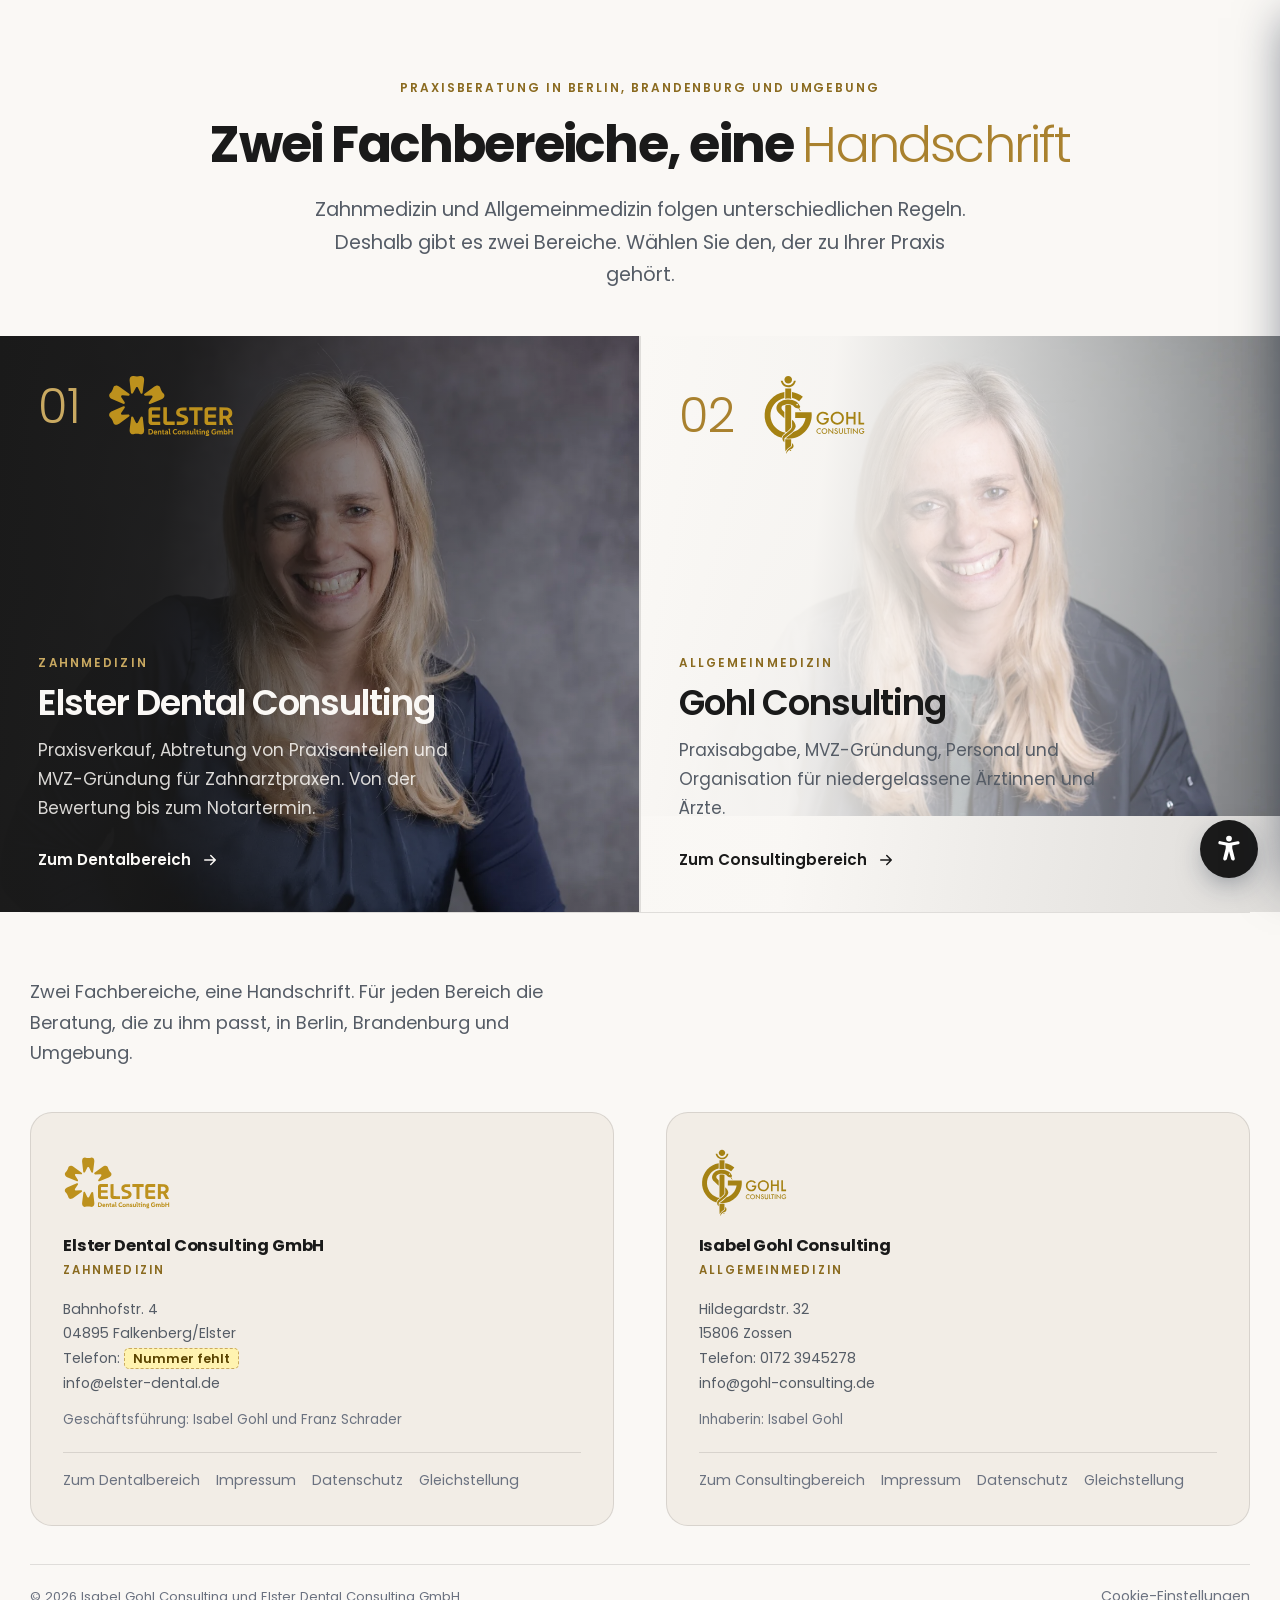
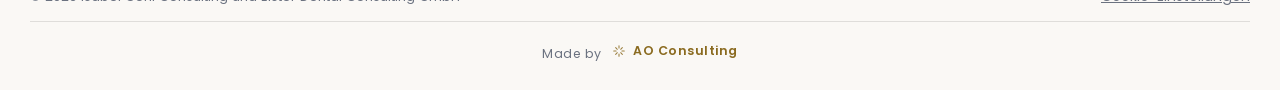
==== website/index.html @ a5ade34d "Zwei weitere Bilder mit Franz Schrader entfernt: Startseiten-Kachel Zahnmedizin und Kopfbereich Elst" ====
<!DOCTYPE html>
<!-- ============================================================================
     AUSWAHL-STARTSEITE
     Version 0.1 | 14.09.2026 | Erster Entwurf, Struktur und Texte neu.
     Entwurf, keine Rechtsberatung. Offene Punkte siehe LIESMICH.md.

     ACHTUNG Domain: Die Adressen in canonical, og:url und sitemap.xml sind
     Platzhalter. Vor dem Livegang auf die echte Domain umstellen.
     ============================================================================ -->
<html lang="de">
<head>
<meta charset="utf-8">
<meta name="viewport" content="width=device-width, initial-scale=1">

<!-- ===== SEO ============================================================
     Title: 74 Zeichen. Beide Marken, Leistung, Region.
     Description: 159 Zeichen. Google zeigt rund 60 bzw. 155 Zeichen an, der Rest wird
     abgeschnitten. Lange Regionsfassung auf Kundenwunsch vom 21.09.2026. ========================================== -->
<title>Praxisberatung Berlin, Brandenburg und Umgebung | Gohl &amp; Elster Dental</title>
<meta name="description" content="Praxisabgabe, MVZ-Gründung und Personalthemen in Berlin, Brandenburg und Umgebung. Elster Dental Consulting für Zahnarztpraxen, Gohl Consulting für Arztpraxen.">
<meta name="robots" content="index, follow, max-image-preview:large, max-snippet:-1">
<meta name="author" content="Isabel Gohl Consulting">
<link rel="canonical" href="https://www.gohl-consulting.de/">

<meta property="og:type" content="website">
<meta property="og:locale" content="de_DE">
<meta property="og:site_name" content="Gohl Consulting und Elster Dental Consulting">
<meta property="og:title" content="Praxisberatung Berlin, Brandenburg und Umgebung | Gohl &amp; Elster Dental">
<meta property="og:description" content="Zwei Fachbereiche unter einer Handschrift. Beratung für Zahnarztpraxen und für Arztpraxen in Berlin, Brandenburg und Umgebung.">
<meta property="og:url" content="https://www.gohl-consulting.de/">
<meta property="og:image" content="https://www.gohl-consulting.de/img/praxisberatung-arztpraxis-berlin-brandenburg-isabel-gohl.jpg">
<meta property="og:image:width" content="1600">
<meta property="og:image:height" content="1202">
<meta property="og:image:alt" content="Isabel Gohl, Praxisberatung für Zahnarztpraxen und Arztpraxen in Berlin, Brandenburg und Umgebung">
<meta name="twitter:card" content="summary_large_image">
<meta name="twitter:title" content="Praxisberatung Berlin, Brandenburg und Umgebung | Gohl &amp; Elster Dental">
<meta name="twitter:description" content="Zwei Fachbereiche unter einer Handschrift. Beratung für Zahnarztpraxen und für Arztpraxen in Berlin, Brandenburg und Umgebung.">
<meta name="twitter:image" content="https://www.gohl-consulting.de/img/praxisberatung-arztpraxis-berlin-brandenburg-isabel-gohl.jpg">

<meta name="theme-color" content="#1A1A1A">
<meta name="geo.region" content="DE-BB">
<meta name="geo.region" content="DE-BE">
<meta name="geo.placename" content="Zossen, Falkenberg/Elster">

<link rel="icon" href="img/favicon.svg" type="image/svg+xml">
<link rel="icon" href="img/favicon-32.png" sizes="32x32" type="image/png">
<link rel="apple-touch-icon" href="img/apple-touch-icon.png">

<!-- Schriften lokal, keine Verbindung zu Google -->
<link rel="preload" href="fonts/poppins-latin-400-normal.woff2" as="font" type="font/woff2" crossorigin>
<link rel="preload" href="fonts/poppins-latin-600-normal.woff2" as="font" type="font/woff2" crossorigin>
<link rel="stylesheet" href="assets/schrift.css">
<link rel="stylesheet" href="assets/stil.css">
<link rel="stylesheet" href="assets/barrierefreiheit.css">
<link rel="stylesheet" href="assets/einwilligung.css">

<!-- ===== Strukturierte Daten ==========================================
     Grundlage für Rich Results und für GEO. ChatGPT, Perplexity und die
     KI-Übersicht lesen diese Angaben aus. Bewusst NICHT enthalten:
     aggregateRating, Gründungsjahre und Erfahrungsangaben. Dafür liegt
     kein Beleg vor. ================================================= -->
<script type="application/ld+json">
{
  "@context": "https://schema.org",
  "@graph": [
    {
      "@type": "WebSite",
      "@id": "https://www.gohl-consulting.de/#website",
      "url": "https://www.gohl-consulting.de/",
      "name": "Gohl Consulting und Elster Dental Consulting",
      "inLanguage": "de-DE",
      "description": "Praxisberatung für Zahnarztpraxen und Arztpraxen in Berlin, Brandenburg und Umgebung."
    },
    {
      "@type": "ProfessionalService",
      "@id": "https://www.gohl-consulting.de/elster-dental.html#unternehmen",
      "name": "Elster Dental Consulting GmbH",
      "url": "https://www.gohl-consulting.de/elster-dental.html",
      "email": "info@elster-dental.de",
      "areaServed": ["Berlin", "Brandenburg"],
      "address": {
        "@type": "PostalAddress",
        "streetAddress": "Bahnhofstr. 4",
        "postalCode": "04895",
        "addressLocality": "Falkenberg/Elster",
        "addressRegion": "Brandenburg",
        "addressCountry": "DE"
      },
      "description": "Beratung für Zahnarztpraxen in Berlin, Brandenburg und Umgebung zu Praxisverkauf, Abtretung von Praxisanteilen und MVZ-Gründung."
    },
    {
      "@type": "ProfessionalService",
      "@id": "https://www.gohl-consulting.de/gohl-consulting.html#unternehmen",
      "name": "Gohl Consulting",
      "legalName": "Isabel Gohl Consulting",
      "url": "https://www.gohl-consulting.de/gohl-consulting.html",
      "email": "info@gohl-consulting.de",
      "telephone": "+49 172 3945278",
      "areaServed": ["Berlin", "Brandenburg"],
      "address": {
        "@type": "PostalAddress",
        "streetAddress": "Hildegardstr. 32",
        "postalCode": "15806",
        "addressLocality": "Zossen",
        "addressRegion": "Brandenburg",
        "addressCountry": "DE"
      },
      "description": "Unternehmensberatung für Ärztinnen und Ärzte in Berlin, Brandenburg und Umgebung zu Praxisabgabe, MVZ-Gründung, Personalmanagement und Praxisorganisation."
    }
  ]
}
</script>
</head>
<body>

<a class="sprunglink" href="#inhalt">Zum Inhalt springen</a>
<a class="sprunglink" href="#rechtliches" style="left:210px">Zur Fußzeile springen</a>

<div class="start">

  <header class="start__kopf">
    <div class="wrap">
      <span class="kicker">Praxisberatung in Berlin, Brandenburg und Umgebung</span>
      <h1>Zwei Fachbereiche, eine <span class="mark">Handschrift</span></h1>
      <p class="lead">Zahnmedizin und Allgemeinmedizin folgen unterschiedlichen Regeln.
         Deshalb gibt es zwei Bereiche. Wählen Sie den, der zu Ihrer Praxis gehört.</p>
    </div>
  </header>

  <main id="inhalt" class="start__wahl">

    <!-- ===== Kachel 1: Zahnmedizin ===== -->
    <a class="wahl wahl--elster" href="elster-dental.html" aria-labelledby="wahl-elster">
      <div class="wahl__bild">
        <picture>
          <source srcset="img/praxisberatung-zahnarztpraxis-berlin-brandenburg-isabel-gohl.webp" type="image/webp">
          <img src="img/praxisberatung-zahnarztpraxis-berlin-brandenburg-isabel-gohl.jpg"
               alt="" width="1202" height="1600" fetchpriority="high" decoding="async">
        </picture>
      </div>
      <div class="wahl__kopf">
        <span class="wahl__nr">01</span>
        <img class="wahl__logo" src="img/elster-dental-consulting-logo-gold.svg" alt="Logo der Elster Dental Consulting GmbH" width="690" height="345" decoding="async">
      </div>
      <div class="wahl__inhalt">
      <span class="wahl__rolle">Zahnmedizin</span>
      <h2 id="wahl-elster">Elster Dental Consulting</h2>
      <p>Praxisverkauf, Abtretung von Praxisanteilen und MVZ-Gründung für Zahnarztpraxen.
         Von der Bewertung bis zum Notartermin.</p>
      <span class="wahl__mehr">Zum Dentalbereich
        <svg viewBox="0 0 24 24" fill="none" stroke="currentColor" stroke-width="2" stroke-linecap="round" stroke-linejoin="round" aria-hidden="true"><path d="M5 12h14M13 6l6 6-6 6"/></svg>
      </span>
      </div>
    </a>

    <!-- ===== Kachel 2: Allgemeinmedizin ===== -->
    <a class="wahl wahl--gohl" href="gohl-consulting.html" aria-labelledby="wahl-gohl">
      <div class="wahl__bild">
        <picture>
          <source srcset="img/auswahl-allgemeinmedizin-gohl-consulting.webp" type="image/webp">
          <img src="img/auswahl-allgemeinmedizin-gohl-consulting.jpg"
               alt="" width="1600" height="1202" fetchpriority="high" decoding="async">
        </picture>
      </div>
      <div class="wahl__kopf">
        <span class="wahl__nr">02</span>
        <img class="wahl__logo" src="img/gohl-consulting-logo-gold.svg" alt="Logo von Gohl Consulting" width="690" height="520" decoding="async">
      </div>
      <div class="wahl__inhalt">
      <span class="wahl__rolle">Allgemeinmedizin</span>
      <h2 id="wahl-gohl">Gohl Consulting</h2>
      <p>Praxisabgabe, MVZ-Gründung, Personal und Organisation für niedergelassene
         Ärztinnen und Ärzte.</p>
      <span class="wahl__mehr">Zum Consultingbereich
        <svg viewBox="0 0 24 24" fill="none" stroke="currentColor" stroke-width="2" stroke-linecap="round" stroke-linejoin="round" aria-hidden="true"><path d="M5 12h14M13 6l6 6-6 6"/></svg>
      </span>
      </div>
    </a>

  </main>

  <div class="wrap">
    <!-- Der Fuss der Auswahlseite traegt beide Firmen gleichwertig
         nebeneinander: links Elster Dental, rechts Gohl Consulting, jeweils
         mit vollstaendigen Kontakt- und Rechtsangaben. Eine gemeinsame
         Schlusszeile darunter. So muss niemand raten, welche Angabe zu
         welcher Firma gehoert. -->
    <footer class="start__fuss" id="rechtliches">

      <p class="start__fuss__satz">Zwei Fachbereiche, eine Handschrift.
         Für jeden Bereich die Beratung, die zu ihm passt, in Berlin, Brandenburg und Umgebung.</p>

      <div class="start__fuss__raster">

        <section class="fussmarke fussmarke--elster" aria-labelledby="f-elster">
          <div class="fussmarke__logofeld">
            <img class="fussmarke__logo" src="img/elster-dental-consulting-logo-gold.svg"
                 alt="Logo von Elster Dental Consulting" width="900" height="300" loading="lazy" decoding="async">
          </div>
          <h2 id="f-elster" class="fussmarke__titel">Elster Dental Consulting GmbH</h2>
          <span class="fussmarke__rolle">Zahnmedizin</span>
          <address class="fussmarke__adresse">
            Bahnhofstr. 4<br>
            04895 Falkenberg/Elster<br>
            Telefon: <span class="luecke">Nummer fehlt</span><br>
            <a href="mailto:info@elster-dental.de">info@elster-dental.de</a>
          </address>
          <p class="fussmarke__fuehrung">Geschäftsführung: Isabel Gohl und Franz Schrader</p>
          <nav class="fussmarke__recht" aria-label="Rechtliches Elster Dental Consulting">
            <a href="elster-dental.html">Zum Dentalbereich</a>
            <a href="impressum-elster-dental.html">Impressum</a>
            <a href="datenschutz-elster-dental.html">Datenschutz</a>
            <a href="gleichstellung-elster-dental.html">Gleichstellung</a>
          </nav>
        </section>

        <section class="fussmarke fussmarke--gohl" aria-labelledby="f-gohl">
          <div class="fussmarke__logofeld">
            <img class="fussmarke__logo" src="img/gohl-consulting-logo-gold.svg"
                 alt="Logo von Gohl Consulting" width="690" height="520" loading="lazy" decoding="async">
          </div>
          <h2 id="f-gohl" class="fussmarke__titel">Isabel Gohl Consulting</h2>
          <span class="fussmarke__rolle">Allgemeinmedizin</span>
          <address class="fussmarke__adresse">
            Hildegardstr. 32<br>
            15806 Zossen<br>
            Telefon: <a href="tel:+491723945278">0172 3945278</a><br>
            <a href="mailto:info@gohl-consulting.de">info@gohl-consulting.de</a>
          </address>
          <p class="fussmarke__fuehrung">Inhaberin: Isabel Gohl</p>
          <nav class="fussmarke__recht" aria-label="Rechtliches Gohl Consulting">
            <a href="gohl-consulting.html">Zum Consultingbereich</a>
            <a href="impressum-gohl-consulting.html">Impressum</a>
            <a href="datenschutz-gohl-consulting.html">Datenschutz</a>
            <a href="gleichstellung-gohl-consulting.html">Gleichstellung</a>
          </nav>
        </section>

      </div>

      <div class="start__schluss">
        <span class="start__copyright">&copy; <span data-jahr>2026</span>
          Isabel Gohl Consulting und Elster Dental Consulting GmbH</span>
        <button type="button" class="fuss__widerruf" data-einwilligung-oeffnen>Cookie-Einstellungen</button>
      </div>

    </footer>

    <!-- Signatur des Hauses. Steht auf jeder Seite, dezent unter der
         Rechtszeile, damit sie die Pflichtangaben nicht verdraengt. -->
    <p class="fuss__ao">
      <span>Made by</span>
      <a href="https://ao-consult.de/" target="_blank" rel="noopener">
        <svg viewBox="0 0 24 24" fill="none" stroke="currentColor" stroke-width="1.8" stroke-linecap="round" stroke-linejoin="round" aria-hidden="true"><path d="M12 3v4M12 17v4M3 12h4M17 12h4M6.3 6.3l2.8 2.8M14.9 14.9l2.8 2.8M17.7 6.3l-2.8 2.8M9.1 14.9l-2.8 2.8"/></svg>
        AO Consulting
      </a>
    </p>
  </div>

</div>

<script>
  /* Auf dieser Seite wird nichts von Dritten geladen. Es gibt daher nur die
     Pflichtkategorie. Eine leere Kategorie "Marketing" aufzulisten, obwohl
     nichts eingesetzt wird, wäre irreführend. */
  window.AO_EINWILLIGUNG = {
    datenschutz: 'datenschutz-gohl-consulting.html',
    impressum: 'impressum-gohl-consulting.html',
    kategorien: [{
      id: 'notwendig',
      name: 'Notwendig',
      kurz: 'Hält die Website funktionsfähig und speichert Ihre Entscheidung aus diesem Fenster. Ohne diese Funktionen lässt sich die Seite nicht sinnvoll anzeigen.',
      pflicht: true,
      dienste: [{
        name: 'Einwilligungsspeicher',
        anbieter: 'Isabel Gohl Consulting, Hildegardstr. 32, 15806 Zossen',
        zweck: 'Speichert, welchen Diensten Sie zugestimmt haben, damit Sie nicht bei jedem Aufruf erneut gefragt werden.',
        art: 'Lokaler Speicher im Browser, kein Cookie',
        dauer: '12 Monate'
      }]
    }]
  };
</script>
<script src="assets/einwilligung.js" defer></script>
<script src="assets/skript.js" defer></script>
<script src="assets/barrierefreiheit.js" defer></script>
</body>
</html>
---- website/assets/schrift.css ----
/* ============================================================================
   POPPINS, LOKAL AUSGELIEFERT
   Keine Verbindung zu Google. Damit ist die Zusage der Datenschutzerklaerung
   ("Die Schriften sind lokal installiert") technisch gedeckt, und die Seite
   laedt schneller, weil eine fremde Domain und ein DNS-Lookup wegfallen.

   Poppins ist die Schrift der bestehenden Kundenseite und wird unveraendert
   uebernommen. Quelle der Dateien: Fontsource (@fontsource/poppins),
   Schrift unter SIL Open Font License 1.1, siehe fonts/LICENSE-Poppins-OFL.txt
   ============================================================================ */

@font-face{
  font-family:'Poppins';
  font-style:normal;
  font-weight:300;
  font-display:swap;
  src:url('../fonts/poppins-latin-300-normal.woff2') format('woff2');
  unicode-range:U+0000-00FF,U+0131,U+0152-0153,U+02BB-02BC,U+02C6,U+02DA,U+02DC,U+0304,U+0308,U+0329,U+2000-206F,U+20AC,U+2122,U+2191,U+2193,U+2212,U+2215,U+FEFF,U+FFFD;
}
@font-face{
  font-family:'Poppins';
  font-style:normal;
  font-weight:300;
  font-display:swap;
  src:url('../fonts/poppins-latin-ext-300-normal.woff2') format('woff2');
  unicode-range:U+0100-02BA,U+02BD-02C5,U+02C7-02CC,U+02CE-02D7,U+02DD-02FF,U+0304,U+0308,U+0329,U+1D00-1DBF,U+1E00-1E9F,U+1EF2-1EFF,U+2020,U+20A0-20AB,U+20AD-20C0,U+2113,U+2C60-2C7F,U+A720-A7FF;
}
@font-face{
  font-family:'Poppins';
  font-style:normal;
  font-weight:400;
  font-display:swap;
  src:url('../fonts/poppins-latin-400-normal.woff2') format('woff2');
  unicode-range:U+0000-00FF,U+0131,U+0152-0153,U+02BB-02BC,U+02C6,U+02DA,U+02DC,U+0304,U+0308,U+0329,U+2000-206F,U+20AC,U+2122,U+2191,U+2193,U+2212,U+2215,U+FEFF,U+FFFD;
}
@font-face{
  font-family:'Poppins';
  font-style:normal;
  font-weight:400;
  font-display:swap;
  src:url('../fonts/poppins-latin-ext-400-normal.woff2') format('woff2');
  unicode-range:U+0100-02BA,U+02BD-02C5,U+02C7-02CC,U+02CE-02D7,U+02DD-02FF,U+0304,U+0308,U+0329,U+1D00-1DBF,U+1E00-1E9F,U+1EF2-1EFF,U+2020,U+20A0-20AB,U+20AD-20C0,U+2113,U+2C60-2C7F,U+A720-A7FF;
}
@font-face{
  font-family:'Poppins';
  font-style:normal;
  font-weight:500;
  font-display:swap;
  src:url('../fonts/poppins-latin-500-normal.woff2') format('woff2');
  unicode-range:U+0000-00FF,U+0131,U+0152-0153,U+02BB-02BC,U+02C6,U+02DA,U+02DC,U+0304,U+0308,U+0329,U+2000-206F,U+20AC,U+2122,U+2191,U+2193,U+2212,U+2215,U+FEFF,U+FFFD;
}
@font-face{
  font-family:'Poppins';
  font-style:normal;
  font-weight:500;
  font-display:swap;
  src:url('../fonts/poppins-latin-ext-500-normal.woff2') format('woff2');
  unicode-range:U+0100-02BA,U+02BD-02C5,U+02C7-02CC,U+02CE-02D7,U+02DD-02FF,U+0304,U+0308,U+0329,U+1D00-1DBF,U+1E00-1E9F,U+1EF2-1EFF,U+2020,U+20A0-20AB,U+20AD-20C0,U+2113,U+2C60-2C7F,U+A720-A7FF;
}
@font-face{
  font-family:'Poppins';
  font-style:normal;
  font-weight:600;
  font-display:swap;
  src:url('../fonts/poppins-latin-600-normal.woff2') format('woff2');
  unicode-range:U+0000-00FF,U+0131,U+0152-0153,U+02BB-02BC,U+02C6,U+02DA,U+02DC,U+0304,U+0308,U+0329,U+2000-206F,U+20AC,U+2122,U+2191,U+2193,U+2212,U+2215,U+FEFF,U+FFFD;
}
@font-face{
  font-family:'Poppins';
  font-style:normal;
  font-weight:600;
  font-display:swap;
  src:url('../fonts/poppins-latin-ext-600-normal.woff2') format('woff2');
  unicode-range:U+0100-02BA,U+02BD-02C5,U+02C7-02CC,U+02CE-02D7,U+02DD-02FF,U+0304,U+0308,U+0329,U+1D00-1DBF,U+1E00-1E9F,U+1EF2-1EFF,U+2020,U+20A0-20AB,U+20AD-20C0,U+2113,U+2C60-2C7F,U+A720-A7FF;
}
@font-face{
  font-family:'Poppins';
  font-style:normal;
  font-weight:700;
  font-display:swap;
  src:url('../fonts/poppins-latin-700-normal.woff2') format('woff2');
  unicode-range:U+0000-00FF,U+0131,U+0152-0153,U+02BB-02BC,U+02C6,U+02DA,U+02DC,U+0304,U+0308,U+0329,U+2000-206F,U+20AC,U+2122,U+2191,U+2193,U+2212,U+2215,U+FEFF,U+FFFD;
}
@font-face{
  font-family:'Poppins';
  font-style:normal;
  font-weight:700;
  font-display:swap;
  src:url('../fonts/poppins-latin-ext-700-normal.woff2') format('woff2');
  unicode-range:U+0100-02BA,U+02BD-02C5,U+02C7-02CC,U+02CE-02D7,U+02DD-02FF,U+0304,U+0308,U+0329,U+1D00-1DBF,U+1E00-1E9F,U+1EF2-1EFF,U+2020,U+20A0-20AB,U+20AD-20C0,U+2113,U+2C60-2C7F,U+A720-A7FF;
}
---- website/assets/stil.css ----
/* ============================================================================
   GOHL CONSULTING & ELSTER DENTAL CONSULTING
   Gemeinsames Stylesheet fuer alle Seiten.

   Aufbau
   1  Grundlagen und Farbwelt
   2  Typografie
   3  Bausteine (Knoepfe, Karten, Kicker)
   4  Kopfbereich und Navigation
   5  Auswahl-Startseite
   6  Sektionen der Markenbereiche
   7  FAQ
   8  Kontakt und Formular
   9  Fusszeile
   10 Rechtsseiten
   11 Responsive

   Farblogik
   Beide Marken teilen sich dieselbe Palette und unterscheiden sich in der
   Grundstimmung. Elster Dental steht auf Anthrazit, Gohl Consulting auf Creme.
   Gesteuert wird das ueber data-marke am html-Element, damit dieselben
   Bausteine in beiden Bereichen funktionieren.

   Barrierefreiheit
   Keine Pixelgroesse am body. Alle Groessen in rem, sonst greift die
   Schriftskalierung des Barrierefreiheits-Widgets nicht durch.
   ============================================================================ */

/* ===========================================================================
   1  GRUNDLAGEN UND FARBWELT
   =========================================================================== */

:root{
  /* Farben der bestehenden Kundenseite, unveraendert uebernommen */
  --anthrazit:#1A1A1A;
  --anthrazit-2:#242424;
  --anthrazit-3:#2E2E2E;
  --creme:#FAF8F5;
  --creme-2:#F2EDE6;
  --sand:#D4C5A0;
  --gold:#C9A961;          /* Akzent auf dunklem Grund, Kontrast 7,7:1 */
  --gold-mittel:#A9812E;   /* grosse Schrift auf hellem Grund, 3,4:1 */
  --gold-text:#8A6A1F;     /* Fliesstext und Links auf hellem Grund, 4,7:1 */
  --weiss:#FFFFFF;
  --text:#555C66;          /* Fliesstext auf hellem Grund, 6,0:1 */
  --text-leise:#6B7280;
  --linie:rgba(26,26,26,.12);
  --linie-hell:rgba(250,248,245,.16);

  /* Rollen, werden je Marke ueberschrieben */
  --grund:var(--creme);
  --grund-2:var(--creme-2);
  --auf-grund:var(--anthrazit);
  --auf-grund-leise:var(--text);
  --akzent:var(--gold-mittel);
  --akzent-text:var(--gold-text);

  --breite:1220px;
  --breite-weit:1440px;
  --radius:14px;
  --radius-gross:22px;
  --schatten:0 18px 50px rgba(26,26,26,.09);
  --schatten-stark:0 26px 70px rgba(0,0,0,.30);
  --takt:cubic-bezier(.22,.61,.36,1);

  /* Die wiederverwendeten Module barrierefreiheit.css und einwilligung.css
     lesen diese Namen aus dem Wurzelelement. So tragen Widget und
     Einwilligungsfenster die Farben dieser Marke statt der Vorgabefarben
     aus dem Projekt, aus dem die Module stammen. */
  --navy:#1A1A1A;
  --navy-deep:#242424;
  --navy-ink:#0F0F0F;
  --coral:#A9812E;
  --coral-dark:#8A6A1F;
}

/* Der runde Knopf des Barrierefreiheits-Widgets traegt im Modul die Farbe
   --navy. Auf hellem Grund ist das richtig, dort steht er mit hohem Kontrast.
   Auf der dunklen Elster-Seite ist --navy jedoch die Hintergrundfarbe, dort
   verschwindet er. Nur dort wird umgefaerbt. */
html[data-marke="elster"] .bf-knopf{
  background:var(--gold) !important;
  color:var(--anthrazit) !important;
  box-shadow:0 12px 30px -8px rgba(0,0,0,.65) !important;
}
html[data-marke="elster"] .bf-knopf:hover,
html[data-marke="elster"] .bf-knopf:focus-visible{
  background:var(--creme) !important;color:var(--anthrazit) !important;
}

/* Elster Dental: dunkle Grundstimmung */
html[data-marke="elster"]{
  --grund:var(--anthrazit);
  --grund-2:var(--anthrazit-2);
  --auf-grund:var(--creme);
  --auf-grund-leise:rgba(250,248,245,.74);
  --akzent:var(--gold);
  --akzent-text:var(--gold);
  --linie:rgba(250,248,245,.14);
}

/* Gohl Consulting: helle Grundstimmung */
html[data-marke="gohl"]{
  --grund:var(--creme);
  --grund-2:var(--creme-2);
  --auf-grund:var(--anthrazit);
  --auf-grund-leise:var(--text);
  --akzent:var(--gold-mittel);
  --akzent-text:var(--gold-text);
}

*,*::before,*::after{box-sizing:border-box}

html{scroll-behavior:smooth;scroll-padding-top:106px;-webkit-text-size-adjust:100%}

body{
  margin:0;
  /* bewusst in rem, damit die Schriftskalierung des Widgets greift */
  font:400 1.0625rem/1.7 'Poppins',system-ui,-apple-system,'Segoe UI',Roboto,Helvetica,Arial,sans-serif;
  color:var(--auf-grund-leise);
  background:var(--grund);
  overflow-x:hidden;
}

/* Attribute width und height stehen an jedem Bild. Ohne height:auto
   gewinnt das Attribut und Bilder werden auf Originalhoehe aufgeblasen. */
img{max-width:100%;height:auto;display:block}
picture{display:block}
/* SVG ist von Haus aus inline. Ohne display:block zentriert ein Grid die
   Grundlinie mit und das Zeichen sitzt sichtbar zu hoch in seinem Feld. */
svg{display:block}

a{color:var(--akzent-text);text-decoration-thickness:1px;text-underline-offset:3px}

/* Fokus nur bei Tastaturbedienung, damit Mausklicks keinen Ring zeigen */
:focus-visible{outline:3px solid var(--akzent);outline-offset:3px;border-radius:4px}
:focus:not(:focus-visible){outline:none}
html[data-marke="elster"] :focus-visible{outline-color:var(--weiss)}

.wrap{width:min(100% - 40px,var(--breite));margin-inline:auto}
.wrap--weit{width:min(100% - 40px,var(--breite-weit))}

.sprunglink{
  position:absolute;top:-200px;left:16px;z-index:1200;
  background:var(--anthrazit);color:var(--creme);
  padding:12px 18px;border-radius:0 0 10px 10px;
  font-weight:600;text-decoration:none;
  transition:top .18s var(--takt);
}
.sprunglink:focus{top:0}

/* Nur für Screenreader. Wird für Überschriften gebraucht, die die Gliederung
   vollständig halten, ohne dass sie im Layout doppelt erscheinen. */
.sr-nur{
  position:absolute !important;width:1px;height:1px;
  margin:-1px;padding:0;border:0;overflow:hidden;
  clip:rect(0 0 0 0);clip-path:inset(50%);white-space:nowrap;
}

/* ===========================================================================
   2  TYPOGRAFIE
   =========================================================================== */

h1,h2,h3,h4{
  margin:0;color:var(--auf-grund);
  font-weight:600;line-height:1.12;letter-spacing:-.02em;
  text-wrap:balance;
}

h1{font-size:clamp(2.5rem,1.4rem + 4.4vw,4.6rem);font-weight:700;letter-spacing:-.035em}
h2{font-size:clamp(1.95rem,1.25rem + 2.6vw,3.1rem);letter-spacing:-.03em}
h3{font-size:clamp(1.1rem,1.02rem + .4vw,1.3rem);letter-spacing:-.015em}

p{margin:0 0 1.1em}
p:last-child{margin-bottom:0}

.kicker{
  display:inline-block;
  font-size:.75rem;font-weight:600;letter-spacing:.16em;text-transform:uppercase;
  color:var(--akzent-text);margin-bottom:18px;
}

.mark{color:var(--akzent);font-weight:300}
html[data-marke="gohl"] .mark{color:var(--gold-mittel)}

.lead{
  font-size:clamp(1.0625rem,1rem + .3vw,1.22rem);
  line-height:1.68;color:var(--auf-grund-leise);
  max-width:56ch;
}

.sec-kopf{max-width:62ch;margin-bottom:clamp(40px,5vw,64px)}
.sec-kopf h2 + .lead{margin-top:20px}
.sec-kopf--mitte{margin-inline:auto;text-align:center}
.sec-kopf--mitte .lead{margin-inline:auto}

/* ===========================================================================
   3  BAUSTEINE
   =========================================================================== */

.btn{
  display:inline-flex;align-items:center;justify-content:center;gap:10px;
  min-height:52px;padding:14px 30px;
  border:1px solid transparent;border-radius:999px;
  font:600 .95rem/1.2 'Poppins',sans-serif;letter-spacing:.01em;
  text-decoration:none;cursor:pointer;white-space:nowrap;
  transition:background .2s var(--takt),color .2s var(--takt),
             border-color .2s var(--takt),transform .2s var(--takt);
}
.btn svg{width:18px;height:18px;flex:none}

/* Vordergrundfarbe wird in jedem Hover-Selektor mitgesetzt, sonst
   verschwinden Icons in ihrem eigenen Hintergrund. */
.btn--gold{background:var(--gold-mittel);color:var(--weiss);border-color:var(--gold-mittel)}
.btn--gold:hover,.btn--gold:focus-visible{background:var(--anthrazit);color:var(--creme);border-color:var(--anthrazit);transform:translateY(-2px)}
html[data-marke="elster"] .btn--gold{background:var(--gold);color:var(--anthrazit);border-color:var(--gold)}
html[data-marke="elster"] .btn--gold:hover,
html[data-marke="elster"] .btn--gold:focus-visible{background:var(--creme);color:var(--anthrazit);border-color:var(--creme)}

.btn--linie{background:transparent;color:var(--auf-grund);border-color:var(--auf-grund)}
.btn--linie:hover,.btn--linie:focus-visible{background:var(--auf-grund);color:var(--grund);transform:translateY(-2px)}

.btn-reihe{display:flex;flex-wrap:wrap;gap:14px;margin-top:34px}

/* ===========================================================================
   4  KOPFBEREICH UND NAVIGATION
   =========================================================================== */

.kopf{
  position:sticky;top:0;z-index:900;
  background:color-mix(in srgb,var(--grund) 92%,transparent);
  backdrop-filter:saturate(160%) blur(14px);
  border-bottom:1px solid transparent;
  transition:border-color .25s var(--takt),box-shadow .25s var(--takt);
}
.kopf[data-gescrollt="ja"]{border-bottom-color:var(--linie);box-shadow:0 10px 34px rgba(0,0,0,.06)}
html[data-marke="elster"] .kopf[data-gescrollt="ja"]{box-shadow:0 10px 34px rgba(0,0,0,.35)}

.nav{display:flex;align-items:center;gap:26px;min-height:88px}

.nav__logo{display:flex;align-items:center;flex:none;text-decoration:none}
/* Die beiden Logos haben sehr unterschiedliche Seitenverhaeltnisse.
   Elster ist breit und flach, Gohl hoch. Ohne eigene Hoehen wirkt das
   Gohl-Logo deutlich kleiner, obwohl es dieselbe Hoehe hat. */
.nav__logo img{height:56px;width:auto}
html[data-marke="gohl"] .nav__logo img{height:70px}

.nav__liste{
  display:flex;align-items:center;gap:26px;
  margin:0 0 0 auto;padding:0;list-style:none;
}
.nav__liste a{
  position:relative;white-space:nowrap;text-decoration:none;
  font-size:.925rem;font-weight:500;color:var(--auf-grund);
  /* 12px oben und unten bringen die Trefferflaeche auf die geforderten 44px. */
  padding:12px 0;transition:color .2s var(--takt);
}
.nav__liste a::after{
  content:"";position:absolute;left:0;right:100%;bottom:7px;height:2px;
  background:var(--akzent);transition:right .24s var(--takt);
}
.nav__liste a:hover,.nav__liste a:focus-visible{color:var(--akzent-text)}
.nav__liste a:hover::after,.nav__liste a:focus-visible::after,
.nav__liste a[aria-current="page"]::after{right:0}

.nav__cta{flex:none}

/* Umschalter zur Schwestermarke */
.nav__wechsel{
  display:inline-flex;align-items:center;gap:8px;flex:none;
  min-height:44px;padding:10px 18px;border:1px solid var(--linie);border-radius:999px;
  font-size:.82rem;font-weight:500;color:var(--auf-grund-leise);
  text-decoration:none;white-space:nowrap;
  transition:background .2s var(--takt),color .2s var(--takt),border-color .2s var(--takt);
}
.nav__wechsel svg{width:15px;height:15px;flex:none}
.nav__wechsel:hover,.nav__wechsel:focus-visible{
  background:var(--auf-grund);color:var(--grund);border-color:var(--auf-grund);
}

.nav__burger{
  display:none;flex:none;
  width:48px;height:48px;padding:0;margin-left:auto;
  background:transparent;border:1px solid var(--linie);border-radius:12px;
  cursor:pointer;
}
.nav__burger span{
  display:block;width:20px;height:2px;margin:4px auto;
  background:var(--auf-grund);border-radius:2px;
  transition:transform .25s var(--takt),opacity .2s var(--takt);
}
.nav__burger[aria-expanded="true"] span:nth-child(1){transform:translateY(6px) rotate(45deg)}
.nav__burger[aria-expanded="true"] span:nth-child(2){opacity:0}
.nav__burger[aria-expanded="true"] span:nth-child(3){transform:translateY(-6px) rotate(-45deg)}

/* ===========================================================================
   5  AUSWAHL-STARTSEITE
   =========================================================================== */

.start{min-height:100svh;display:flex;flex-direction:column;background:var(--creme)}

.start__kopf{padding:clamp(36px,6vw,72px) 0 clamp(28px,4vw,44px);text-align:center}
.start__kopf h1{font-size:clamp(2rem,1.3rem + 2.6vw,3.2rem)}
.start__kopf .lead{margin:20px auto 0;text-align:center}

.start__wahl{
  flex:1;display:grid;grid-template-columns:1fr 1fr;gap:2px;
  background:var(--linie);
}

.wahl{
  position:relative;display:flex;flex-direction:column;justify-content:space-between;
  min-height:min(64vh,580px);padding:clamp(26px,3vw,44px);
  overflow:hidden;text-decoration:none;isolation:isolate;
}
.wahl__bild{position:absolute;inset:0;z-index:-2}
/* Der Ausschnitt schiebt das Gesicht nach rechts, damit Logo und Text
   links freie Flaeche haben. */
.wahl__bild img{width:100%;height:100%;object-fit:cover}
.wahl--elster .wahl__bild img{object-position:50% 16%}
.wahl--gohl .wahl__bild img{object-position:72% 16%}

/* Der Verlauf laeuft waagerecht, nicht senkrecht. So bleibt das Foto rechts
   sichtbar und Text wie Logo stehen links auf ruhigem Grund. Elster traegt
   die dunkle Grundstimmung, Gohl die helle. Dieselbe Unterscheidung wie in
   den beiden Markenbereichen. */
.wahl::before{content:"";position:absolute;inset:0;z-index:-1;transition:opacity .4s var(--takt)}
.wahl--elster::before{
  background:linear-gradient(96deg,#1A1A1A 0%,rgba(26,26,26,.94) 26%,
             rgba(26,26,26,.48) 56%,rgba(26,26,26,0) 100%);
}
.wahl--gohl::before{
  background:linear-gradient(96deg,#FAF8F5 0%,rgba(250,248,245,.97) 28%,
             rgba(250,248,245,.55) 58%,rgba(250,248,245,0) 100%);
}
.wahl:hover::before,.wahl:focus-visible::before{opacity:.9}

.wahl__kopf{display:flex;align-items:center;gap:clamp(16px,2vw,26px)}
.wahl__nr{
  font-size:clamp(2.2rem,1.7rem + 1.6vw,3rem);font-weight:300;
  line-height:1;color:var(--gold);
}
.wahl--gohl .wahl__nr{color:var(--gold-mittel)}
.wahl__logo{height:clamp(54px,5vw,74px);width:auto}
.wahl--gohl .wahl__logo{height:clamp(70px,6.4vw,96px)}

.wahl__inhalt{max-width:44ch}
.wahl__rolle{
  display:block;font-size:.74rem;font-weight:600;letter-spacing:.18em;
  text-transform:uppercase;color:var(--gold);margin-bottom:10px;
}
.wahl--gohl .wahl__rolle{color:var(--gold-text)}
.wahl h2{color:var(--creme);font-size:clamp(1.55rem,1.2rem + 1.3vw,2.2rem)}
.wahl--gohl h2{color:var(--anthrazit)}
.wahl p{color:rgba(250,248,245,.86);max-width:40ch;margin:14px 0 0}
.wahl--gohl p{color:var(--text)}
.wahl__mehr{
  display:inline-flex;align-items:center;gap:10px;margin-top:24px;
  font-weight:600;font-size:.95rem;color:var(--creme);
}
.wahl--gohl .wahl__mehr{color:var(--anthrazit)}
.wahl__mehr svg{width:18px;height:18px;transition:transform .25s var(--takt)}
.wahl:hover .wahl__mehr svg,.wahl:focus-visible .wahl__mehr svg{transform:translateX(6px)}

/* Fuss der Auswahlseite: zwei gleichwertige Saeulen, links Elster Dental,
   rechts Gohl Consulting. Beide Firmen tragen ihre eigenen Pflichtangaben,
   darunter eine gemeinsame Schlusszeile. */
.start__fuss{
  padding:clamp(40px,5vw,64px) 0 8px;border-top:1px solid var(--linie);
  font-size:.88rem;color:var(--text-leise);
}
.start__fuss__satz{
  margin:0 0 clamp(28px,3.4vw,44px);max-width:52ch;
  font-size:clamp(1rem,.95rem + .25vw,1.12rem);color:var(--text);
}
.start__fuss__raster{
  display:grid;grid-template-columns:repeat(2,1fr);
  gap:clamp(28px,4vw,56px);
}
/* Spalte statt Block: so laesst sich die Rechtszeile per margin-top:auto an
   den unteren Rand schieben. Nur dann sitzt der Trennstrich in beiden Karten
   auf derselben Hoehe, auch wenn oben unterschiedlich viel Text steht. */
.fussmarke{
  display:flex;flex-direction:column;
  padding:clamp(24px,2.6vw,32px);
  background:var(--grund-2);border:1px solid var(--linie);
  border-radius:var(--radius-gross);
}
/* Feste Feldhoehe fuer das Logo. Die beiden Logos haben sehr unterschiedliche
   Seitenverhaeltnisse, ohne festes Feld beginnt der Text darunter versetzt. */
.fussmarke__logofeld{
  height:76px;display:flex;align-items:center;margin-bottom:16px;
}
.fussmarke__logo{max-height:54px;width:auto;margin:0}
.fussmarke--gohl .fussmarke__logo{max-height:70px}
.fussmarke__titel{
  margin:0;font-size:1.02rem;font-weight:700;color:var(--anthrazit);
  letter-spacing:-.01em;
}
.fussmarke__rolle{
  display:block;margin-top:6px;font-size:.72rem;font-weight:600;
  letter-spacing:.18em;text-transform:uppercase;color:var(--gold-text);
}
.fussmarke__adresse{
  margin:16px 0 0;font-style:normal;line-height:1.75;color:var(--text);
}
.fussmarke__fuehrung{margin:14px 0 20px;color:var(--text-leise);font-size:.84rem}
.fussmarke__recht{
  display:flex;flex-wrap:wrap;gap:4px 16px;
  margin-top:auto;padding-top:16px;border-top:1px solid var(--linie);
}
.start__fuss a{color:var(--text-leise);text-decoration:none}
.fussmarke__adresse a{color:var(--text)}
.start__fuss a:hover,.start__fuss a:focus-visible{color:var(--gold-text);text-decoration:underline}
.start__schluss{
  display:flex;flex-wrap:wrap;align-items:center;justify-content:space-between;
  gap:10px 20px;margin-top:clamp(28px,3vw,40px);padding-top:20px;
  border-top:1px solid var(--linie);
}
.start__copyright{font-size:.82rem;color:var(--text-leise)}
.start__schluss .fuss__widerruf{color:var(--text-leise)}

/* ===========================================================================
   6  SEKTIONEN DER MARKENBEREICHE
   =========================================================================== */

.sek{padding:clamp(64px,8vw,124px) 0;background:var(--grund)}
.sek--getoent{background:var(--grund-2)}
.sek--kante{border-top:1px solid var(--linie)}

/* Hero */
.hero{position:relative;padding:clamp(48px,7vw,96px) 0 clamp(56px,7vw,110px);overflow:hidden}
.hero__raster{display:grid;grid-template-columns:1.05fr .95fr;gap:clamp(32px,5vw,72px);align-items:center}
.hero__text{max-width:36ch}
.hero h1 .zeile{display:block}
.hero .lead{margin-top:24px}
.hero__medien{position:relative}
.hero__medien img{
  width:100%;aspect-ratio:4/5;object-fit:cover;
  /* Ausschnitt etwas nach oben, damit das Gesicht im Bild bleibt,
     auch wenn die Vorlage im Querformat vorliegt. */
  object-position:50% 28%;
  border-radius:var(--radius-gross);box-shadow:var(--schatten);
}
html[data-marke="elster"] .hero__medien img{box-shadow:var(--schatten-stark);object-position:50% 18%}

/* Vertrauensband */
.band{border-top:1px solid var(--linie);border-bottom:1px solid var(--linie);background:var(--grund-2)}
.band__raster{display:grid;grid-template-columns:repeat(3,1fr);gap:1px;background:var(--linie)}
.band__punkt{
  display:flex;align-items:center;gap:16px;
  padding:28px clamp(16px,2.4vw,34px);background:var(--grund-2);
}
.band__ico{
  flex:none;width:48px;height:48px;display:grid;place-items:center;
  border-radius:13px;background:color-mix(in srgb,var(--akzent) 16%,transparent);
  color:var(--akzent-text);
}
.band__ico svg{width:24px;height:24px}
.band__punkt b{display:block;color:var(--auf-grund);font-weight:600;font-size:.98rem;line-height:1.3}
/* Eingeschraenkt auf den Textblock. Ein einfaches .band__punkt span trifft
   auch das Icon-Feld, ueberschreibt dessen display:grid und schiebt das
   Zeichen an den oberen Rand. */
.band__punkt div span{display:block;font-size:.86rem;color:var(--auf-grund-leise);margin-top:3px}

/* Leistungen */
.leistungen{display:grid;grid-template-columns:repeat(2,1fr);gap:clamp(16px,2vw,24px)}
.karte{
  position:relative;padding:clamp(26px,3vw,40px);
  border:1px solid var(--linie);border-radius:var(--radius-gross);
  background:var(--grund);
  transition:transform .28s var(--takt),border-color .28s var(--takt),box-shadow .28s var(--takt);
}
.karte:hover{transform:translateY(-4px);border-color:var(--akzent);box-shadow:var(--schatten)}
html[data-marke="elster"] .karte:hover{box-shadow:var(--schatten-stark)}
.karte__ico{
  width:56px;height:56px;display:grid;place-items:center;margin-bottom:22px;
  border-radius:15px;background:color-mix(in srgb,var(--akzent) 15%,transparent);
  color:var(--akzent-text);
}
.karte__ico svg{width:28px;height:28px}
.karte h3{margin-bottom:10px}
.karte p{font-size:.96rem;margin:0}
.karte__nr{
  position:absolute;top:clamp(22px,2.6vw,32px);right:clamp(24px,3vw,36px);
  font-size:.78rem;font-weight:600;letter-spacing:.1em;color:var(--akzent);opacity:.6;
}

/* Gruenderin */
.person{display:grid;grid-template-columns:.9fr 1.1fr;gap:clamp(32px,5vw,72px);align-items:center}
.person__bild img{
  width:100%;aspect-ratio:3/4;object-fit:cover;object-position:50% 26%;
  border-radius:var(--radius-gross);box-shadow:var(--schatten);
}
html[data-marke="elster"] .person__bild img{box-shadow:var(--schatten-stark)}
.person blockquote{
  margin:0;font-size:clamp(1.28rem,1.05rem + 1.05vw,1.95rem);
  line-height:1.4;font-weight:300;letter-spacing:-.02em;color:var(--auf-grund);
  text-wrap:balance;
}
.person__wer{margin-top:26px;padding-top:22px;border-top:1px solid var(--linie)}
.person__wer b{display:block;color:var(--auf-grund);font-weight:600}
.person__wer span{font-size:.9rem}
.person__text{margin-top:24px;font-size:1rem}

/* Zwei Koepfe nebeneinander. Wird gebraucht, wo ein Unternehmen mehrere
   Verantwortliche hat und nicht eine Person das ganze Gesicht sein soll. */
.aussage{
  margin:0 auto clamp(40px,5vw,64px);max-width:34ch;text-align:center;
  font-size:clamp(1.28rem,1.05rem + 1.05vw,1.95rem);line-height:1.4;
  font-weight:300;letter-spacing:-.02em;color:var(--auf-grund);text-wrap:balance;
}

.koepfe{display:grid;grid-template-columns:repeat(2,1fr);gap:clamp(20px,3vw,40px)}
/* Nur eine verantwortliche Person: eine Karte, mittig, nicht ueber die ganze Breite. */
.koepfe--einzeln{grid-template-columns:minmax(0,560px);justify-content:center}
.kopfkarte{
  display:grid;grid-template-columns:auto 1fr;gap:clamp(18px,2.4vw,30px);
  align-items:center;padding:clamp(18px,2vw,26px);
  border:1px solid var(--linie);border-radius:var(--radius-gross);background:var(--grund);
  transition:border-color .28s var(--takt),box-shadow .28s var(--takt);
}
.kopfkarte:hover{border-color:var(--akzent);box-shadow:var(--schatten)}
html[data-marke="elster"] .kopfkarte:hover{box-shadow:var(--schatten-stark)}
.kopfkarte img{
  width:clamp(120px,12vw,168px);aspect-ratio:3/4;object-fit:cover;object-position:50% 18%;
  border-radius:var(--radius);
}
.kopfkarte h3{margin-bottom:2px}
.kopfkarte__rolle{
  display:block;font-size:.74rem;font-weight:600;letter-spacing:.16em;
  text-transform:uppercase;color:var(--akzent-text);margin-bottom:12px;
}
.kopfkarte p{font-size:.94rem;margin:0}

/* ===========================================================================
   7  FAQ
   =========================================================================== */

.faq{max-width:820px;margin-inline:auto}
.faq details{
  border-bottom:1px solid var(--linie);
  transition:background .2s var(--takt);
}
.faq details[open]{background:color-mix(in srgb,var(--akzent) 5%,transparent)}
.faq summary{
  display:flex;align-items:flex-start;gap:18px;
  padding:22px 18px;cursor:pointer;list-style:none;
}
.faq summary::-webkit-details-marker{display:none}
/* Die Frage ist eine echte h3. Ohne sie zaehlt der Text nicht fuer die
   Gliederung, die Google und Screenreader auswerten. Optisch aendert sich nichts. */
.faq summary h3{
  font:inherit;color:var(--auf-grund);font-weight:600;font-size:1.02rem;
  letter-spacing:-.01em;margin:0;display:inline;flex:1;
}
.faq__zeichen{
  flex:none;width:28px;height:28px;margin-top:0;
  display:grid;place-items:center;border-radius:50%;
  border:1px solid var(--akzent);color:var(--akzent-text);
  transition:transform .25s var(--takt),background .2s var(--takt),color .2s var(--takt);
}
.faq__zeichen svg{width:14px;height:14px}
.faq details[open] .faq__zeichen{transform:rotate(45deg);background:var(--akzent);color:var(--grund)}
html[data-marke="elster"] .faq details[open] .faq__zeichen{color:var(--anthrazit)}
.faq summary:hover h3,.faq summary:focus-visible h3{color:var(--akzent-text)}
.faq__antwort{padding:0 18px 24px 62px;font-size:.98rem;max-width:64ch}
.faq__antwort p:last-child{margin-bottom:0}

/* ===========================================================================
   8  KONTAKT UND FORMULAR
   =========================================================================== */

.kontakt__raster{display:grid;grid-template-columns:.85fr 1.15fr;gap:clamp(32px,5vw,64px);align-items:start}

.kontakt__daten{font-size:.98rem}
.kontakt__zeile{display:flex;gap:14px;padding:16px 0;border-bottom:1px solid var(--linie)}
.kontakt__zeile:first-of-type{border-top:1px solid var(--linie)}
.kontakt__zeile svg{width:20px;height:20px;flex:none;margin-top:3px;color:var(--akzent-text)}
.kontakt__zeile b{display:block;color:var(--auf-grund);font-weight:600;font-size:.88rem}
.kontakt__zeile a{color:var(--auf-grund-leise);text-decoration:none}
.kontakt__zeile a:hover,.kontakt__zeile a:focus-visible{color:var(--akzent-text);text-decoration:underline}

.form{
  padding:clamp(26px,3.4vw,44px);
  border:1px solid var(--linie);border-radius:var(--radius-gross);
  background:var(--grund-2);
}
.form__paar{display:grid;grid-template-columns:1fr 1fr;gap:16px}
.feld{margin-bottom:16px}
.feld label{
  display:block;margin-bottom:7px;
  font-size:.82rem;font-weight:600;color:var(--auf-grund);letter-spacing:.01em;
}
.feld input,.feld textarea{
  width:100%;min-height:52px;padding:13px 16px;
  font:400 1rem/1.5 'Poppins',sans-serif;color:var(--auf-grund);
  background:var(--grund);
  border:1px solid var(--linie);border-radius:12px;
  transition:border-color .2s var(--takt),box-shadow .2s var(--takt);
}
.feld textarea{min-height:132px;resize:vertical}
.feld input:focus,.feld textarea:focus{
  outline:none;border-color:var(--akzent);
  box-shadow:0 0 0 3px color-mix(in srgb,var(--akzent) 22%,transparent);
}
.feld input::placeholder,.feld textarea::placeholder{color:var(--text-leise)}
.feld--fehler input,.feld--fehler textarea{border-color:#C0392B}
.feld__fehler{display:block;margin-top:6px;font-size:.82rem;color:#C0392B}
html[data-marke="elster"] .feld--fehler input,
html[data-marke="elster"] .feld--fehler textarea{border-color:#E88B7F}
html[data-marke="elster"] .feld__fehler{color:#E88B7F}

.zustimmung{display:flex;gap:12px;align-items:flex-start;margin:6px 0 20px;min-height:44px;padding:6px 0}
.zustimmung input{flex:none;width:24px;height:24px;min-height:0;margin-top:2px;accent-color:var(--akzent);cursor:pointer}
.zustimmung label{font-size:.86rem;font-weight:400;color:var(--auf-grund-leise);margin:0;line-height:1.55;cursor:pointer}

.form__hinweis{margin-top:16px;font-size:.8rem;color:var(--auf-grund-leise)}

.danke{
  display:none;padding:32px;text-align:center;
  border:1px solid var(--akzent);border-radius:var(--radius);
  background:color-mix(in srgb,var(--akzent) 10%,transparent);
}
.danke[data-sichtbar="ja"]{display:block}
.danke h3{margin-bottom:8px}

/* ===========================================================================
   9  FUSSZEILE
   =========================================================================== */

.fuss{background:var(--anthrazit);color:rgba(250,248,245,.72);padding:clamp(52px,6vw,80px) 0 0}
.fuss a{color:rgba(250,248,245,.72);text-decoration:none}
.fuss a:hover,.fuss a:focus-visible{color:var(--gold);text-decoration:underline}
.fuss__raster{display:grid;grid-template-columns:1.4fr 1fr 1fr;gap:clamp(28px,4vw,56px)}
.fuss__logo{height:42px;width:auto;margin-bottom:20px}
html[data-marke="gohl"] .fuss__logo{height:56px}
.fuss__text{font-size:.92rem;max-width:38ch}
.fuss h3{color:var(--creme);font-size:.8rem;font-weight:600;letter-spacing:.16em;text-transform:uppercase;margin-bottom:18px}
.fuss ul{list-style:none;margin:0;padding:0;display:grid;gap:11px;font-size:.92rem}
.fuss__leiste{
  margin-top:clamp(38px,5vw,56px);padding:24px 0;
  border-top:1px solid var(--linie-hell);
  display:flex;flex-wrap:wrap;align-items:center;justify-content:space-between;gap:12px;
  font-size:.84rem;
}
.fuss__leiste nav{display:flex;flex-wrap:wrap;gap:6px 20px}
.fuss__region{
  margin-top:26px;padding-top:22px;border-top:1px solid var(--linie-hell);
  font-size:.82rem;color:rgba(250,248,245,.56);
}

/* Signatur des Hauses, auf jeder Seite. Bewusst leise: eine Stufe kleiner
   als die Rechtszeile darueber, damit sie die Pflichtangaben nicht
   verdraengt, aber mit goldenem Namen und Zeichen erkennbar. */
.fuss__ao{
  margin:0;padding:18px 0 26px;text-align:center;
  font-size:.78rem;letter-spacing:.04em;color:rgba(250,248,245,.46);
}
.fuss__ao a{
  display:inline-flex;align-items:center;gap:7px;
  margin-left:7px;color:var(--gold);text-decoration:none;font-weight:600;
  transition:color .2s var(--takt);
}
.fuss__ao svg{width:14px;height:14px;opacity:.85;transition:transform .35s var(--takt)}
.fuss__ao a:hover,.fuss__ao a:focus-visible{color:var(--creme)}
.fuss__ao a:hover svg,.fuss__ao a:focus-visible svg{transform:rotate(90deg)}

/* Auf der Auswahl-Startseite steht die Signatur auf hellem Grund. */
.start .fuss__ao{color:var(--text-leise);border-top:1px solid var(--linie);margin-top:4px}
.start .fuss__ao a{color:var(--gold-text)}
.start .fuss__ao a:hover,.start .fuss__ao a:focus-visible{color:var(--anthrazit)}

/* Der Widerruf steht in jeder Fusszeile und kostet genauso wenig Aufwand
   wie die Erteilung der Einwilligung. */
.fuss__widerruf{
  background:none;border:0;padding:0;cursor:pointer;
  font:inherit;color:rgba(250,248,245,.72);text-decoration:underline;
}
.fuss__widerruf:hover,.fuss__widerruf:focus-visible{color:var(--gold)}

/* ===========================================================================
   10  RECHTSSEITEN
   =========================================================================== */

.recht{padding:clamp(48px,6vw,88px) 0}
.recht__inhalt{max-width:760px;overflow-wrap:anywhere;word-break:break-word;hyphens:auto}
.recht__inhalt h2{font-size:clamp(1.3rem,1.1rem + .8vw,1.7rem);margin:44px 0 14px}
.recht__inhalt h3{margin:26px 0 10px}
.recht__inhalt p{font-size:.98rem}
.recht__inhalt address{font-style:normal;margin-bottom:20px}

.entwurf{
  padding:20px 24px;margin-bottom:38px;
  border:1px solid #C9A961;border-left:5px solid #C9A961;border-radius:var(--radius);
  background:rgba(201,169,97,.12);font-size:.92rem;
}
.entwurf b{color:var(--auf-grund)}

/* Fehlende Pflichtangaben sind sichtbar markiert und nicht erfunden. */
.luecke{
  background:#FFF3B0;color:#5A4300;
  padding:1px 8px;border-radius:5px;font-weight:600;font-size:.9em;
  border:1px dashed #C9A961;
}

/* ===========================================================================
   11  RESPONSIVE
   =========================================================================== */

@media (max-width:1240px){
  .nav__liste,.nav__cta{display:none}
  .nav__burger{display:block}
  .nav__wechsel{margin-left:auto}

  .kopf[data-menue="offen"] .nav__liste{
    position:absolute;left:0;right:0;top:100%;z-index:910;
    display:grid;gap:2px;margin:0;padding:14px 20px 22px;
    background:var(--grund);border-bottom:1px solid var(--linie);
    box-shadow:0 22px 50px rgba(0,0,0,.18);
  }
  .kopf[data-menue="offen"] .nav__liste a{display:block;padding:13px 4px;font-size:1.02rem}
  .kopf[data-menue="offen"] .nav__liste a::after{display:none}
  .kopf[data-menue="offen"] .nav__cta{display:inline-flex;width:100%;margin-top:10px}
}

@media (max-width:1024px){
  .hero__raster,.person,.kontakt__raster{grid-template-columns:1fr}
  .hero__text{max-width:none}
  .person__bild{max-width:420px}
  .hero__medien{max-width:520px}
  .hero__medien img{aspect-ratio:16/11}
  /* Elster: die Vorlage ist Hochformat, deshalb bleibt der Kasten Hochformat.
     Ein 16:11-Kasten wuerde hier den Kopf abschneiden. */
  html[data-marke="elster"] .hero__medien img{aspect-ratio:4/5}
  .fuss__raster{grid-template-columns:1fr 1fr}
  .fuss__raster > :first-child{grid-column:1 / -1}
}

@media (max-width:860px){
  .koepfe{grid-template-columns:1fr}
  .start__wahl{grid-template-columns:1fr}
  .wahl{min-height:400px}
  .band__raster{grid-template-columns:1fr}
  .leistungen{grid-template-columns:1fr}
}

@media (max-width:600px){
  .start__fuss__raster{grid-template-columns:1fr}
  .kopfkarte{grid-template-columns:1fr;text-align:left}
  .kopfkarte img{width:100%;max-width:220px;aspect-ratio:4/3}
  .wrap{width:min(100% - 32px,var(--breite))}
  html{scroll-padding-top:90px}
  .nav{min-height:76px}
  .nav__logo img{height:46px}
  /* Der Gohl-Schriftzug ist hochformatig. Ohne eigene Regel gewinnt hier
     der spezifischere Markenselektor und das Logo sprengt die Leiste. */
  html[data-marke="gohl"] .nav__logo img{height:58px}
  .form__paar{grid-template-columns:1fr}
  .faq__antwort{padding-left:18px}
  .fuss__raster{grid-template-columns:1fr}
  .btn{width:100%}
  .btn-reihe{flex-direction:column;align-items:stretch}
  .nav__wechsel span{display:none}
}

/* Animationen nur, wenn der Besucher sie nicht abbestellt hat */
/* Das Einblenden wird erst aktiv, wenn das Skript laeuft und der Besucher
   Animationen nicht abbestellt hat. Ohne JavaScript ist der Inhalt sichtbar.
   Andernfalls waere eine Seite mit blockiertem Skript leer. */
html[data-animiert="ja"] .auf{
  opacity:0;transform:translateY(22px);
  transition:opacity .7s var(--takt),transform .7s var(--takt);
}
html[data-animiert="ja"] .auf[data-sichtbar="ja"]{opacity:1;transform:none}

@media (prefers-reduced-motion:reduce){
  *,*::before,*::after{animation-duration:.001ms !important;transition-duration:.001ms !important;scroll-behavior:auto !important}
  html[data-animiert="ja"] .auf{opacity:1;transform:none}
}

@media print{
  .kopf,.fuss,.sprunglink,.btn,.form{display:none}
  body{background:#fff;color:#000}
}
---- website/assets/barrierefreiheit.css ----
/* ============================================================================
   BARRIEREFREIHEITS-WIDGET
   Wiederverwendbar für alle Websites von AO Consulting.
   Zwei Dateien einbinden, sonst nichts:
     <link rel="stylesheet" href="assets/barrierefreiheit.css">
     <script src="assets/barrierefreiheit.js" defer></script>
   Die Bedienoberfläche baut das Skript selbst, das HTML bleibt unberührt.

   Farben werden aus der Seite übernommen, falls --navy und --coral
   definiert sind. Sonst greifen die Ersatzwerte hier.
   ============================================================================ */

:root{
  --bf-navy: var(--navy, #243D6F);
  --bf-navy-dark: var(--navy-ink, #132038);
  --bf-akzent: var(--coral, #FD6E5D);
  --bf-linie: rgba(36,61,111,.14);
  --bf-text: #3D4759;
  --bf-grau: #6E7A8C;
  --bf-hell: #F4F7FB;
  --bf-breite: 372px;
  /* Skalierung für Schrift, Zeilen und Buchstaben */
  --bf-schrift: 1;
  --bf-zeile: 1;
  --bf-buchstabe: 0em;
}

/* ---------- Auslöser ---------- */
.bf-knopf{
  position:fixed;right:22px;bottom:22px;z-index:2147483000;
  width:58px;height:58px;border-radius:50%;border:0;cursor:pointer;
  background:var(--bf-navy);color:#fff;
  display:grid;place-items:center;
  box-shadow:0 10px 30px -8px rgba(19,32,56,.55);
  transition:transform .2s ease, background .2s ease;
}
.bf-knopf:hover{transform:scale(1.07);background:var(--bf-navy-dark)}
.bf-knopf svg{width:30px;height:30px}
.bf-knopf:focus-visible{outline:3px solid var(--bf-akzent);outline-offset:3px}
html.bf-links .bf-knopf{right:auto;left:22px}

/* ---------- Panel ---------- */
.bf-panel{
  position:fixed;top:0;right:0;bottom:0;z-index:2147483001;
  width:min(var(--bf-breite), 100vw);
  background:#fff;color:var(--bf-text);
  box-shadow:-14px 0 44px -18px rgba(19,32,56,.5);
  transform:translateX(100%);transition:transform .3s cubic-bezier(.4,0,.2,1);
  display:flex;flex-direction:column;
  font-family:inherit;font-size:15px;line-height:1.5;
}
html.bf-links .bf-panel{right:auto;left:0;transform:translateX(-100%);
  box-shadow:14px 0 44px -18px rgba(19,32,56,.5)}
.bf-panel[data-offen="true"]{transform:translateX(0)}

.bf-kopf{
  display:flex;align-items:center;justify-content:space-between;gap:12px;
  padding:18px 20px;background:var(--bf-navy);color:#fff;flex:none;
}
.bf-kopf h2{margin:0;font-size:1.02rem;font-weight:800;color:#fff;letter-spacing:-.01em}
.bf-zu{
  background:rgba(255,255,255,.14);border:0;color:#fff;cursor:pointer;
  width:34px;height:34px;border-radius:8px;display:grid;place-items:center;
}
.bf-zu:hover{background:rgba(255,255,255,.26)}
.bf-zu svg{width:17px;height:17px}

.bf-koerper{padding:20px;overflow-y:auto;flex:1 1 auto;-webkit-overflow-scrolling:touch}

.bf-gruppe{margin-bottom:26px}
.bf-gruppe > h3{
  margin:0 0 12px;font-size:.72rem;font-weight:800;letter-spacing:.13em;
  text-transform:uppercase;color:var(--bf-akzent);
}

/* Umschalter als Raster */
.bf-raster{display:grid;grid-template-columns:1fr 1fr;gap:9px}
.bf-raster--3{grid-template-columns:repeat(3,1fr)}
.bf-schalter{
  display:flex;flex-direction:column;align-items:center;gap:7px;
  padding:13px 8px;border:1.5px solid var(--bf-linie);border-radius:10px;
  background:#fff;color:var(--bf-navy);cursor:pointer;
  font:inherit;font-size:.79rem;font-weight:700;text-align:center;line-height:1.25;
  transition:border-color .18s ease,background .18s ease,color .18s ease;
}
.bf-schalter svg{width:20px;height:20px;flex:none}
.bf-schalter:hover{border-color:var(--bf-navy);background:var(--bf-hell)}
.bf-schalter[aria-pressed="true"]{background:var(--bf-navy);border-color:var(--bf-navy);color:#fff}
.bf-schalter:focus-visible{outline:3px solid var(--bf-akzent);outline-offset:2px}

/* Stufenregler */
.bf-stufe{
  display:flex;align-items:center;justify-content:space-between;gap:10px;
  border:1.5px solid var(--bf-linie);border-radius:10px;padding:9px 11px;margin-bottom:9px;
}
.bf-stufe__name{font-size:.83rem;font-weight:700;color:var(--bf-navy)}
.bf-stufe__steuer{display:flex;align-items:center;gap:7px}
.bf-stufe button{
  width:29px;height:29px;border-radius:7px;border:1.5px solid var(--bf-linie);
  background:#fff;color:var(--bf-navy);cursor:pointer;font:inherit;font-weight:800;font-size:1rem;
  display:grid;place-items:center;line-height:1;
}
.bf-stufe button:hover:not(:disabled){background:var(--bf-navy);border-color:var(--bf-navy);color:#fff}
.bf-stufe button:disabled{opacity:.35;cursor:default}
.bf-stufe button:focus-visible{outline:3px solid var(--bf-akzent);outline-offset:2px}
.bf-stufe__wert{min-width:52px;text-align:center;font-size:.82rem;font-weight:700;color:var(--bf-grau)}

.bf-fuss{
  padding:16px 20px;border-top:1px solid var(--bf-linie);background:var(--bf-hell);flex:none;
  display:grid;gap:9px;
}
.bf-reset{
  border:1.5px solid var(--bf-navy);background:#fff;color:var(--bf-navy);
  border-radius:8px;padding:11px;font:inherit;font-weight:700;font-size:.86rem;cursor:pointer;
}
.bf-reset:hover{background:var(--bf-navy);color:#fff}
.bf-reset:focus-visible{outline:3px solid var(--bf-akzent);outline-offset:2px}
.bf-hinweis{font-size:.74rem;color:var(--bf-grau);text-align:center;line-height:1.45;margin:0}

/* ============================================================================
   WIRKUNG DER EINSTELLUNGEN
   ============================================================================ */

/* Schrift, Zeilen, Buchstaben */
html.bf-schrift-aktiv{font-size:calc(100% * var(--bf-schrift))}
html.bf-zeile-aktiv body *{line-height:calc(1.6 * var(--bf-zeile)) !important}
html.bf-buchstabe-aktiv body *{letter-spacing:var(--bf-buchstabe) !important}

/* Hoher Kontrast */
html.bf-kontrast body,
html.bf-kontrast body *:not(.bf-panel):not(.bf-panel *):not(.bf-knopf):not(.bf-knopf *){
  background-color:#000 !important;color:#fff !important;border-color:#fff !important;
}
html.bf-kontrast a:not(.bf-panel *){color:#FFE94A !important;text-decoration:underline !important}
html.bf-kontrast img:not(.bf-panel *),
html.bf-kontrast picture:not(.bf-panel *){filter:contrast(1.2)}
html.bf-kontrast .btn:not(.bf-panel *){outline:2px solid #fff}

/* Invertiert */
html.bf-invertiert body{filter:invert(1) hue-rotate(180deg)}
html.bf-invertiert body img,
html.bf-invertiert body video,
html.bf-invertiert body iframe{filter:invert(1) hue-rotate(180deg)}

/* Graustufen */
html.bf-graustufen body{filter:grayscale(1)}
html.bf-graustufen .bf-panel,html.bf-graustufen .bf-knopf{filter:grayscale(0)}

/* Links hervorheben */
html.bf-links-hervor body a:not(.bf-panel *):not(.bf-knopf){
  text-decoration:underline !important;text-underline-offset:3px;
  outline:2px solid var(--bf-akzent);outline-offset:2px;border-radius:2px;
}

/* Überschriften hervorheben */
html.bf-titel-hervor body :is(h1,h2,h3,h4,h5,h6):not(.bf-panel *){
  outline:2px dashed var(--bf-akzent);outline-offset:5px;border-radius:3px;
}

/* Legasthenie-freundlich: breitere Laufweite, klarere Formen, kein Blocksatz */
html.bf-legasthenie body *:not(.bf-panel):not(.bf-panel *){
  font-family:Verdana,Tahoma,"Trebuchet MS",sans-serif !important;
  letter-spacing:.055em !important;word-spacing:.16em !important;text-align:left !important;
}

/* Großer Cursor */
html.bf-cursor,html.bf-cursor body *{
  cursor:url("data:image/svg+xml;utf8,<svg xmlns='http://www.w3.org/2000/svg' width='42' height='42' viewBox='0 0 42 42'><path d='M6 2l26 15-11 3-4 12z' fill='%23243D6F' stroke='white' stroke-width='2.5'/></svg>") 4 2, auto !important;
}

/* Animationen anhalten */
html.bf-ruhe body *,html.bf-ruhe body *::before,html.bf-ruhe body *::after{
  animation-duration:.001ms !important;animation-iteration-count:1 !important;
  transition-duration:.001ms !important;scroll-behavior:auto !important;
}

/* Lesehilfe: Leselinie folgt dem Zeiger */
.bf-leselinie{
  position:fixed;left:0;right:0;height:58px;z-index:2147482999;pointer-events:none;
  border-top:3px solid var(--bf-akzent);border-bottom:3px solid var(--bf-akzent);
  background:rgba(253,110,93,.09);display:none;
}
html.bf-lesehilfe .bf-leselinie{display:block}

/* Lesemaske: alles außer dem Band abdunkeln */
.bf-maske{position:fixed;inset:0;z-index:2147482998;pointer-events:none;display:none}
.bf-maske div{position:absolute;left:0;right:0;background:rgba(19,32,56,.72)}
html.bf-lesemaske .bf-maske{display:block}

/* Bildschirmleser-Hinweis, nur für Screenreader sichtbar */
.bf-nur-sr{
  position:absolute;width:1px;height:1px;padding:0;margin:-1px;overflow:hidden;
  clip:rect(0 0 0 0);white-space:nowrap;border:0;
}

@media (max-width:520px){
  :root{--bf-breite:100vw}
  .bf-knopf{width:52px;height:52px;right:16px;bottom:16px}
  html.bf-links .bf-knopf{left:16px}
}

/* Wer im Betriebssystem weniger Bewegung wünscht, bekommt sie auch hier nicht */
@media (prefers-reduced-motion:reduce){
  .bf-panel{transition:none}
  .bf-knopf{transition:none}
}
---- website/assets/einwilligung.css ----
/* ============================================================================
   EINWILLIGUNGSBANNER (Cookie-Banner)
   Wiederverwendbar für alle Websites von AO Consulting.
   Zwei Dateien einbinden, sonst nichts:
     <link rel="stylesheet" href="assets/einwilligung.css">
     <script src="assets/einwilligung.js" defer></script>
   Die Oberfläche baut das Skript selbst, das HTML bleibt unberührt.

   Farben kommen aus der Seite, falls --navy und --coral definiert sind.
   Sonst greifen die Ersatzwerte hier.
   ============================================================================ */

:root{
  --ein-navy: var(--navy, #243D6F);
  --ein-navy-tief: var(--navy-deep, #1A2C4F);
  --ein-navy-tinte: var(--navy-ink, #132038);
  --ein-coral: var(--coral, #FD6E5D);
  --ein-coral-dunkel: var(--coral-dark, #E85947);
  --ein-text: #3D4759;
  --ein-grau: #6E7A8C;
  --ein-linie: rgba(36,61,111,.14);
  --ein-hell: #F4F7FB;
  --ein-radius: 14px;
}

/* ---------- Abdunklung ---------- */
.ein-hinter{
  position:fixed;inset:0;z-index:2147483100;
  background:rgba(19,32,56,.58);
  backdrop-filter:blur(3px);
  display:flex;align-items:flex-end;justify-content:center;
  padding:24px;
  /* Geschlossen ist die Abdunklung unsichtbar UND klickdurchlässig,
     sonst blockiert sie die ganze Seite. */
  opacity:0;visibility:hidden;pointer-events:none;
  transition:opacity .28s ease,visibility .28s ease;
}
.ein-hinter[data-offen="true"]{opacity:1;visibility:visible;pointer-events:auto}
/* Beim Feinjustieren steht die Karte mittig, sie ist dann höher */
.ein-hinter[data-sicht="details"]{align-items:center}

/* ---------- Karte ---------- */
.ein-karte{
  width:min(100%, 640px);max-height:calc(100vh - 48px);
  background:#fff;color:var(--ein-text);
  border-radius:var(--ein-radius);
  box-shadow:0 30px 80px -30px rgba(19,32,56,.7);
  display:flex;flex-direction:column;overflow:hidden;
  font-family:inherit;font-size:15px;line-height:1.6;
  transform:translateY(22px);transition:transform .28s cubic-bezier(.4,0,.2,1);
}
.ein-hinter[data-offen="true"] .ein-karte{transform:translateY(0)}
.ein-hinter[data-sicht="details"] .ein-karte{width:min(100%, 720px)}

/* Schmaler Farbstreifen oben in der CI */
.ein-karte::before{
  content:"";display:block;height:4px;flex:none;
  background:linear-gradient(90deg,var(--ein-coral) 0%,var(--ein-navy) 100%);
}

.ein-koerper{padding:30px 32px 4px;overflow-y:auto;flex:1 1 auto;-webkit-overflow-scrolling:touch}

.ein-kicker{
  font-size:.7rem;font-weight:800;letter-spacing:.15em;text-transform:uppercase;
  color:var(--ein-coral);display:block;margin-bottom:10px;
}
.ein-karte h2{
  margin:0 0 12px;font-size:1.42rem;font-weight:800;color:var(--ein-navy);
  letter-spacing:-.02em;line-height:1.2;
}
.ein-karte p{margin:0 0 14px}
.ein-karte a{color:var(--ein-navy);font-weight:700;text-decoration:underline;text-underline-offset:2px}
.ein-karte a:hover{color:var(--ein-coral)}
.ein-fein{font-size:.83rem;color:var(--ein-grau);line-height:1.55}

/* ---------- Knopfleiste ---------- */
.ein-fuss{
  padding:22px 32px 26px;background:var(--ein-hell);
  border-top:1px solid var(--ein-linie);flex:none;
}
.ein-knoepfe{display:grid;grid-template-columns:1fr 1fr;gap:12px}
.ein-knopf{
  display:inline-flex;align-items:center;justify-content:center;gap:9px;
  padding:15px 22px;border-radius:7px;border:1.5px solid transparent;
  font:inherit;font-weight:700;font-size:.95rem;line-height:1.2;text-align:center;
  cursor:pointer;text-decoration:none;
  transition:background .18s ease,color .18s ease,border-color .18s ease,transform .18s ease;
}
.ein-knopf:hover{transform:translateY(-2px)}
.ein-knopf:focus-visible{outline:3px solid var(--ein-navy);outline-offset:3px}
.ein-knopf svg{width:17px;height:17px;flex:none}

/* Empfehlung: gefüllt in Coral, mit Haken und Rahmenring.
   Ablehnen steht daneben, gleich groß und gleich gut erreichbar. */
.ein-knopf--alle{
  background:var(--ein-coral);color:#fff;
  box-shadow:0 12px 26px -14px rgba(253,110,93,.95), 0 0 0 4px rgba(253,110,93,.16);
}
.ein-knopf--alle:hover{background:var(--ein-coral-dunkel)}
.ein-knopf--alle:focus-visible{outline-color:var(--ein-coral)}
.ein-knopf--notwendig{background:#fff;border-color:var(--ein-navy);color:var(--ein-navy)}
.ein-knopf--notwendig:hover{background:var(--ein-navy);color:#fff}
.ein-knopf--speichern{background:var(--ein-navy);color:#fff}
.ein-knopf--speichern:hover{background:var(--ein-navy-tief)}

.ein-empfehlung{
  display:block;text-align:center;font-size:.72rem;font-weight:700;
  letter-spacing:.08em;text-transform:uppercase;color:var(--ein-coral);
  margin-bottom:7px;
}

.ein-nebenlinks{
  display:flex;flex-wrap:wrap;align-items:center;justify-content:center;
  gap:8px 20px;margin-top:16px;font-size:.82rem;
}
.ein-nebenlinks a,.ein-nebenlinks button{
  background:none;border:0;padding:0;font:inherit;font-size:.82rem;
  color:var(--ein-grau);text-decoration:underline;text-underline-offset:2px;
  cursor:pointer;font-weight:600;
}
.ein-nebenlinks a:hover,.ein-nebenlinks button:hover{color:var(--ein-navy)}
.ein-nebenlinks a:focus-visible,.ein-nebenlinks button:focus-visible{
  outline:2px solid var(--ein-navy);outline-offset:3px;border-radius:2px;
}

/* ---------- Kategorien ---------- */
.ein-liste{display:grid;gap:11px;margin:22px 0 4px}
.ein-gruppe{border:1.5px solid var(--ein-linie);border-radius:10px;overflow:hidden}
.ein-gruppe__kopf{
  display:flex;align-items:flex-start;gap:14px;padding:15px 17px;
}
.ein-gruppe__text{flex:1 1 auto;min-width:0}
.ein-gruppe__name{
  display:block;font-size:.97rem;font-weight:800;color:var(--ein-navy);
  letter-spacing:-.01em;margin-bottom:3px;
}
.ein-gruppe__kurz{display:block;font-size:.85rem;color:var(--ein-grau);line-height:1.5}

/* Schalter */
.ein-schalter{
  flex:none;width:50px;height:28px;border-radius:100px;border:0;cursor:pointer;
  background:#C7D0DE;position:relative;transition:background .2s ease;padding:0;
}
.ein-schalter::after{
  content:"";position:absolute;top:3px;left:3px;width:22px;height:22px;
  border-radius:50%;background:#fff;box-shadow:0 2px 5px rgba(19,32,56,.28);
  transition:transform .2s cubic-bezier(.4,0,.2,1);
}
.ein-schalter[aria-checked="true"]{background:var(--ein-coral)}
.ein-schalter[aria-checked="true"]::after{transform:translateX(22px)}
.ein-schalter:focus-visible{outline:3px solid var(--ein-navy);outline-offset:3px}
/* Pflichtkategorie: klar sichtbar an, aber nicht umschaltbar.
   Navy statt Coral, damit "gesperrt" und "vom Nutzer erlaubt" unterscheidbar sind. */
.ein-schalter[disabled]{background:var(--ein-navy);opacity:1;cursor:default}
.ein-schalter[disabled]::after{transform:translateX(22px)}
.ein-immer{
  display:inline-block;margin-top:6px;padding:3px 9px;border-radius:100px;
  background:rgba(36,61,111,.09);color:var(--ein-navy);
  font-size:.68rem;font-weight:800;letter-spacing:.07em;text-transform:uppercase;
}

/* Aufklappbare Dienstliste */
.ein-mehr{
  display:block;width:100%;text-align:left;background:var(--ein-hell);border:0;
  border-top:1px solid var(--ein-linie);padding:11px 17px;
  font:inherit;font-size:.8rem;font-weight:700;color:var(--ein-navy);cursor:pointer;
}
.ein-mehr:hover{background:#EAF0F8}
.ein-mehr:focus-visible{outline:3px solid var(--ein-navy);outline-offset:-3px}
.ein-mehr::after{content:" ▾";color:var(--ein-coral)}
.ein-mehr[aria-expanded="true"]::after{content:" ▴"}
.ein-dienste{padding:4px 17px 15px;background:var(--ein-hell);border-top:1px solid var(--ein-linie)}
.ein-dienst{padding:12px 0;border-bottom:1px solid var(--ein-linie)}
.ein-dienst:last-child{border-bottom:0;padding-bottom:2px}
.ein-dienst__name{font-weight:800;color:var(--ein-navy);font-size:.88rem;display:block;margin-bottom:6px}
.ein-dienst dl{margin:0;display:grid;grid-template-columns:auto 1fr;gap:3px 12px;font-size:.79rem}
.ein-dienst dt{color:var(--ein-grau);font-weight:700}
.ein-dienst dd{margin:0;color:var(--ein-text)}

/* ---------- Bestätigung nach dem Speichern ---------- */
.ein-notiz{
  display:flex;align-items:center;gap:10px;margin:0 0 14px;padding:12px 15px;
  background:var(--ein-hell);border-left:3px solid var(--ein-coral);border-radius:6px;
  font-size:.85rem;color:var(--ein-text);
}
.ein-notiz svg{width:18px;height:18px;color:var(--ein-coral);flex:none}

/* ---------- Späterer Zugang über die Fußzeile ---------- */
.ein-ausloeser{
  background:none;border:0;padding:0;margin:0;font:inherit;color:inherit;
  cursor:pointer;text-decoration:none;text-align:left;
  transition:color .2s ease;
}
.ein-ausloeser:focus-visible{outline:2px solid var(--ein-coral);outline-offset:3px;border-radius:2px}
.ein-ausloeser:hover{color:var(--ein-coral)}

/* Solange das Banner offen ist, rutscht der Barrierefreiheits-Knopf nach oben,
   damit er nicht darunter verschwindet. */
html.ein-offen .bf-knopf{transform:translateY(-96px)}

/* Platzhalter für blockierte Einbettungen (Karte, Video) */
.ein-sperre{
  display:flex;flex-direction:column;align-items:center;justify-content:center;
  gap:13px;text-align:center;padding:32px 24px;height:100%;
  background:repeating-linear-gradient(45deg,rgba(36,61,111,.045) 0 2px,transparent 2px 11px),var(--ein-hell);
}
.ein-sperre svg{width:38px;height:38px;color:var(--ein-coral)}
.ein-sperre__titel{font-weight:800;color:var(--ein-navy);font-size:1.02rem;margin:0}
.ein-sperre__text{font-size:.82rem;color:var(--ein-grau);max-width:46ch;margin:0;line-height:1.5}

@media (max-width:600px){
  .ein-hinter{padding:0;align-items:flex-end}
  .ein-karte{
    width:100%;max-height:92vh;
    border-radius:var(--ein-radius) var(--ein-radius) 0 0;
  }
  .ein-koerper{padding:24px 22px 4px}
  .ein-fuss{padding:18px 22px 22px}
  .ein-knoepfe{grid-template-columns:1fr}
  .ein-karte h2{font-size:1.24rem}
  html.ein-offen .bf-knopf{transform:none;opacity:0;pointer-events:none}
}

/* Wer im Betriebssystem weniger Bewegung wünscht, bekommt sie auch hier nicht */
@media (prefers-reduced-motion:reduce){
  .ein-hinter,.ein-karte,.ein-knopf,.ein-schalter,.ein-schalter::after{transition:none}
  .ein-knopf:hover{transform:none}
}
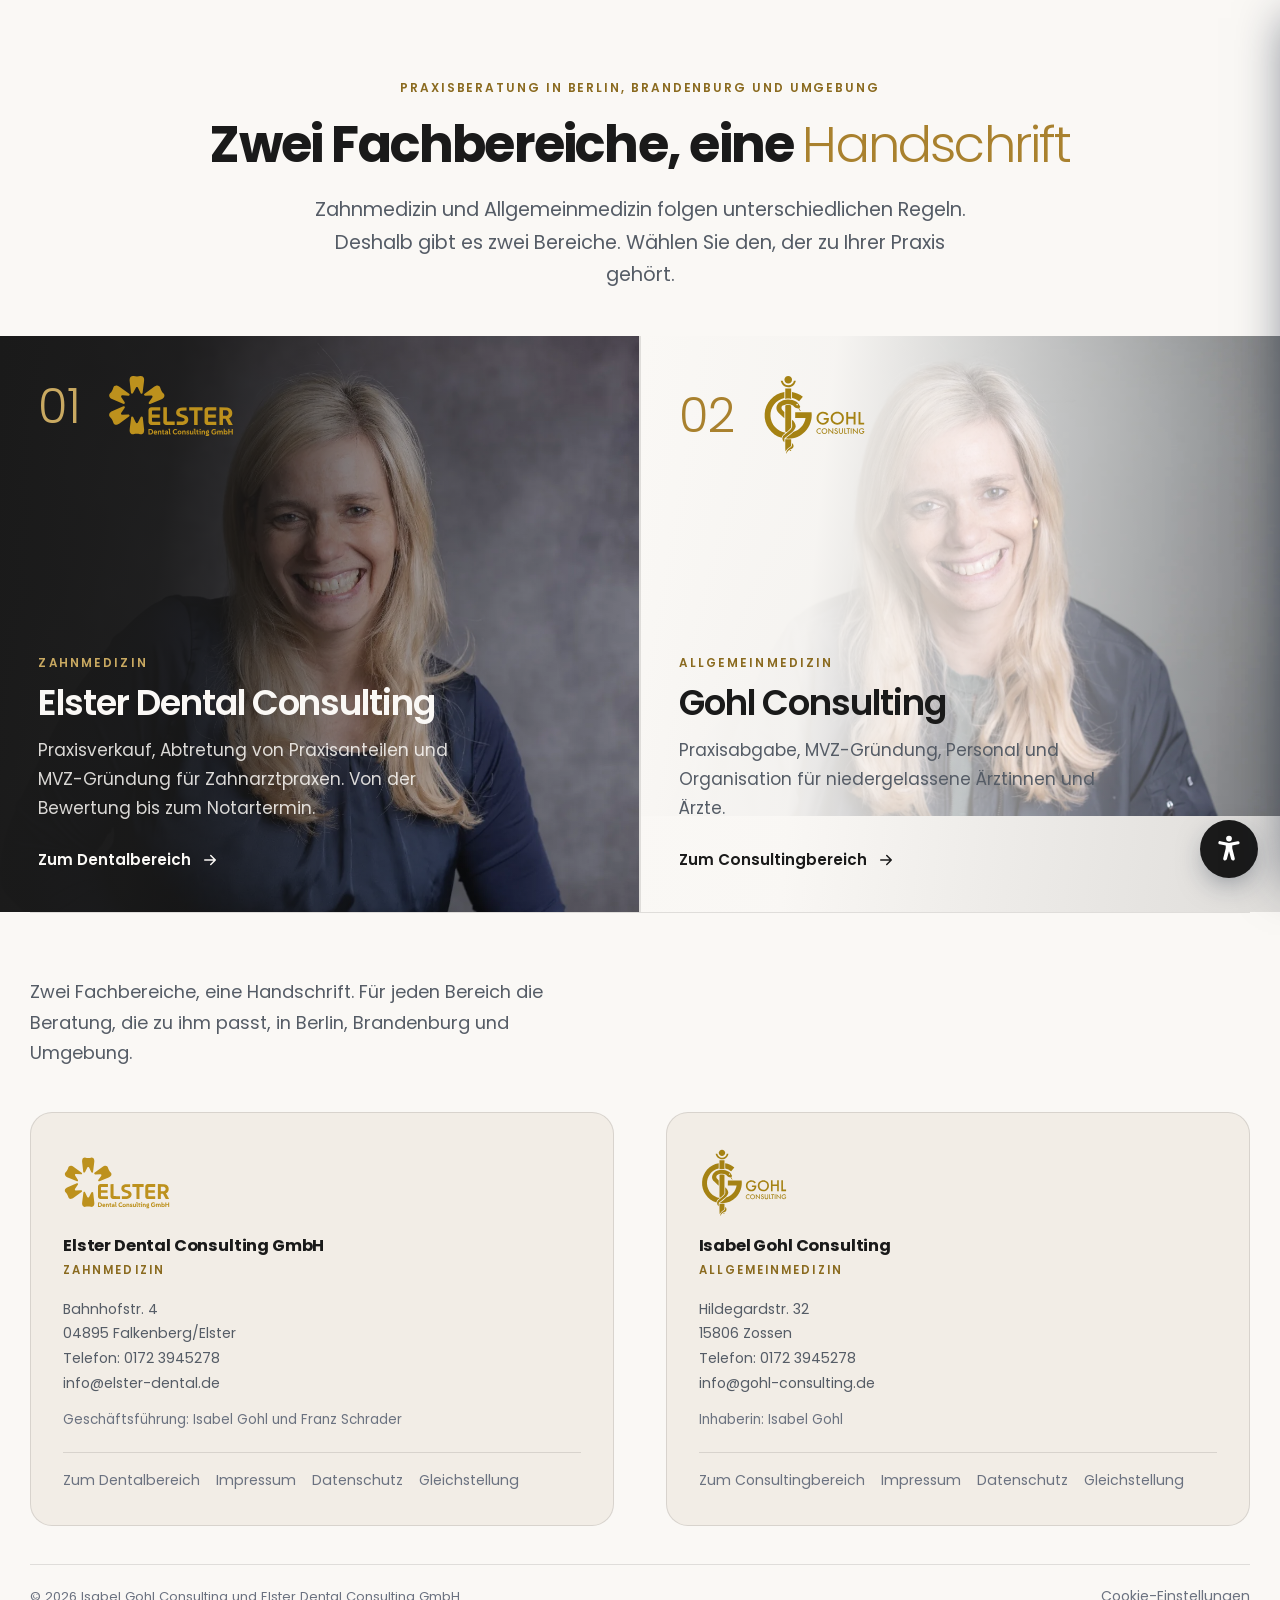
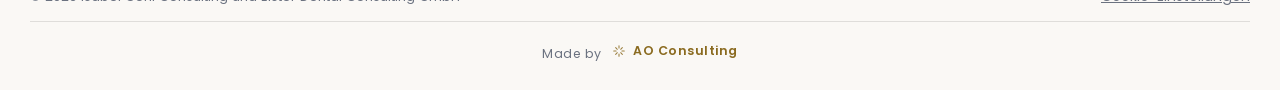
==== commit 2754a289: "Telefonnummer der Elster Dental Consulting GmbH nachgetragen, es ist dieselbe wie bei Gohl Consultin" ====
--- a/website/index.html
+++ b/website/index.html
@@ -77,6 +77,7 @@
       "name": "Elster Dental Consulting GmbH",
       "url": "https://www.gohl-consulting.de/elster-dental.html",
       "email": "info@elster-dental.de",
+      "telephone": "+49 172 3945278",
       "areaServed": ["Berlin", "Brandenburg"],
       "address": {
         "@type": "PostalAddress",
@@ -202,7 +203,7 @@
           <address class="fussmarke__adresse">
             Bahnhofstr. 4<br>
             04895 Falkenberg/Elster<br>
-            Telefon: <span class="luecke">Nummer fehlt</span><br>
+            Telefon: <a href="tel:+491723945278">0172 3945278</a><br>
             <a href="mailto:info@elster-dental.de">info@elster-dental.de</a>
           </address>
           <p class="fussmarke__fuehrung">Geschäftsführung: Isabel Gohl und Franz Schrader</p>
--- a/website/assets/stil.css
+++ b/website/assets/stil.css
@@ -317,7 +317,7 @@
 /* Der Ausschnitt schiebt das Gesicht nach rechts, damit Logo und Text
    links freie Flaeche haben. */
 .wahl__bild img{width:100%;height:100%;object-fit:cover}
-.wahl--elster .wahl__bild img{object-position:50% 16%}
+.wahl--elster .wahl__bild img{object-position:50% 2%}
 .wahl--gohl .wahl__bild img{object-position:72% 16%}
 
 /* Der Verlauf laeuft waagerecht, nicht senkrecht. So bleibt das Foto rechts
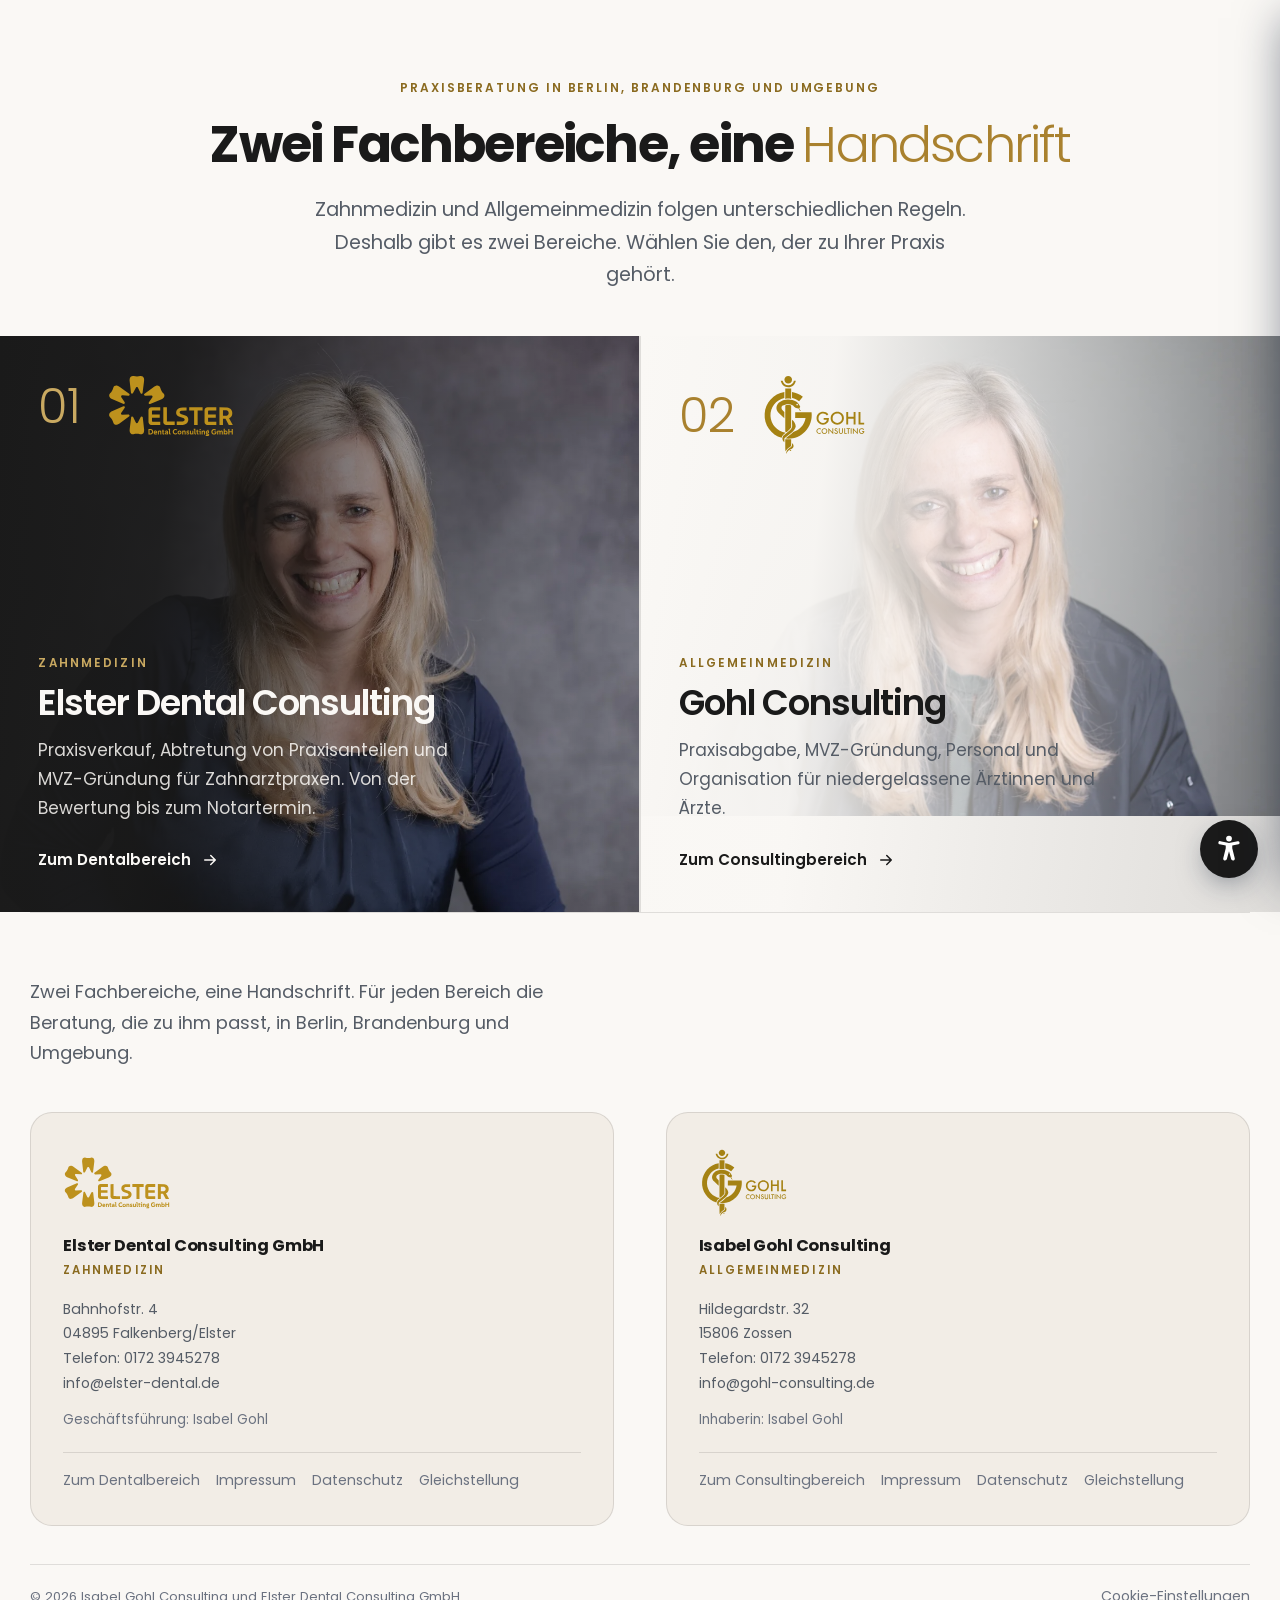
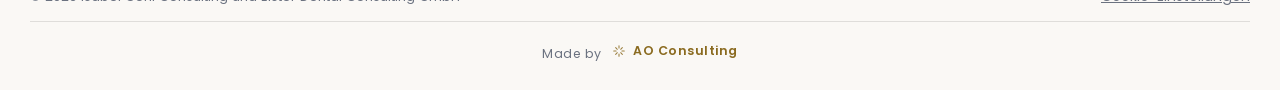
==== commit 17568a9e: "Impressum Elster Dental korrigiert: Handelsregister (Amtsgericht Cottbus HRB 19646) nennt Isabel Goh" ====
--- a/website/index.html
+++ b/website/index.html
@@ -206,7 +206,7 @@
             Telefon: <a href="tel:+491723945278">0172 3945278</a><br>
             <a href="mailto:info@elster-dental.de">info@elster-dental.de</a>
           </address>
-          <p class="fussmarke__fuehrung">Geschäftsführung: Isabel Gohl und Franz Schrader</p>
+          <p class="fussmarke__fuehrung">Geschäftsführung: Isabel Gohl</p>
           <nav class="fussmarke__recht" aria-label="Rechtliches Elster Dental Consulting">
             <a href="elster-dental.html">Zum Dentalbereich</a>
             <a href="impressum-elster-dental.html">Impressum</a>
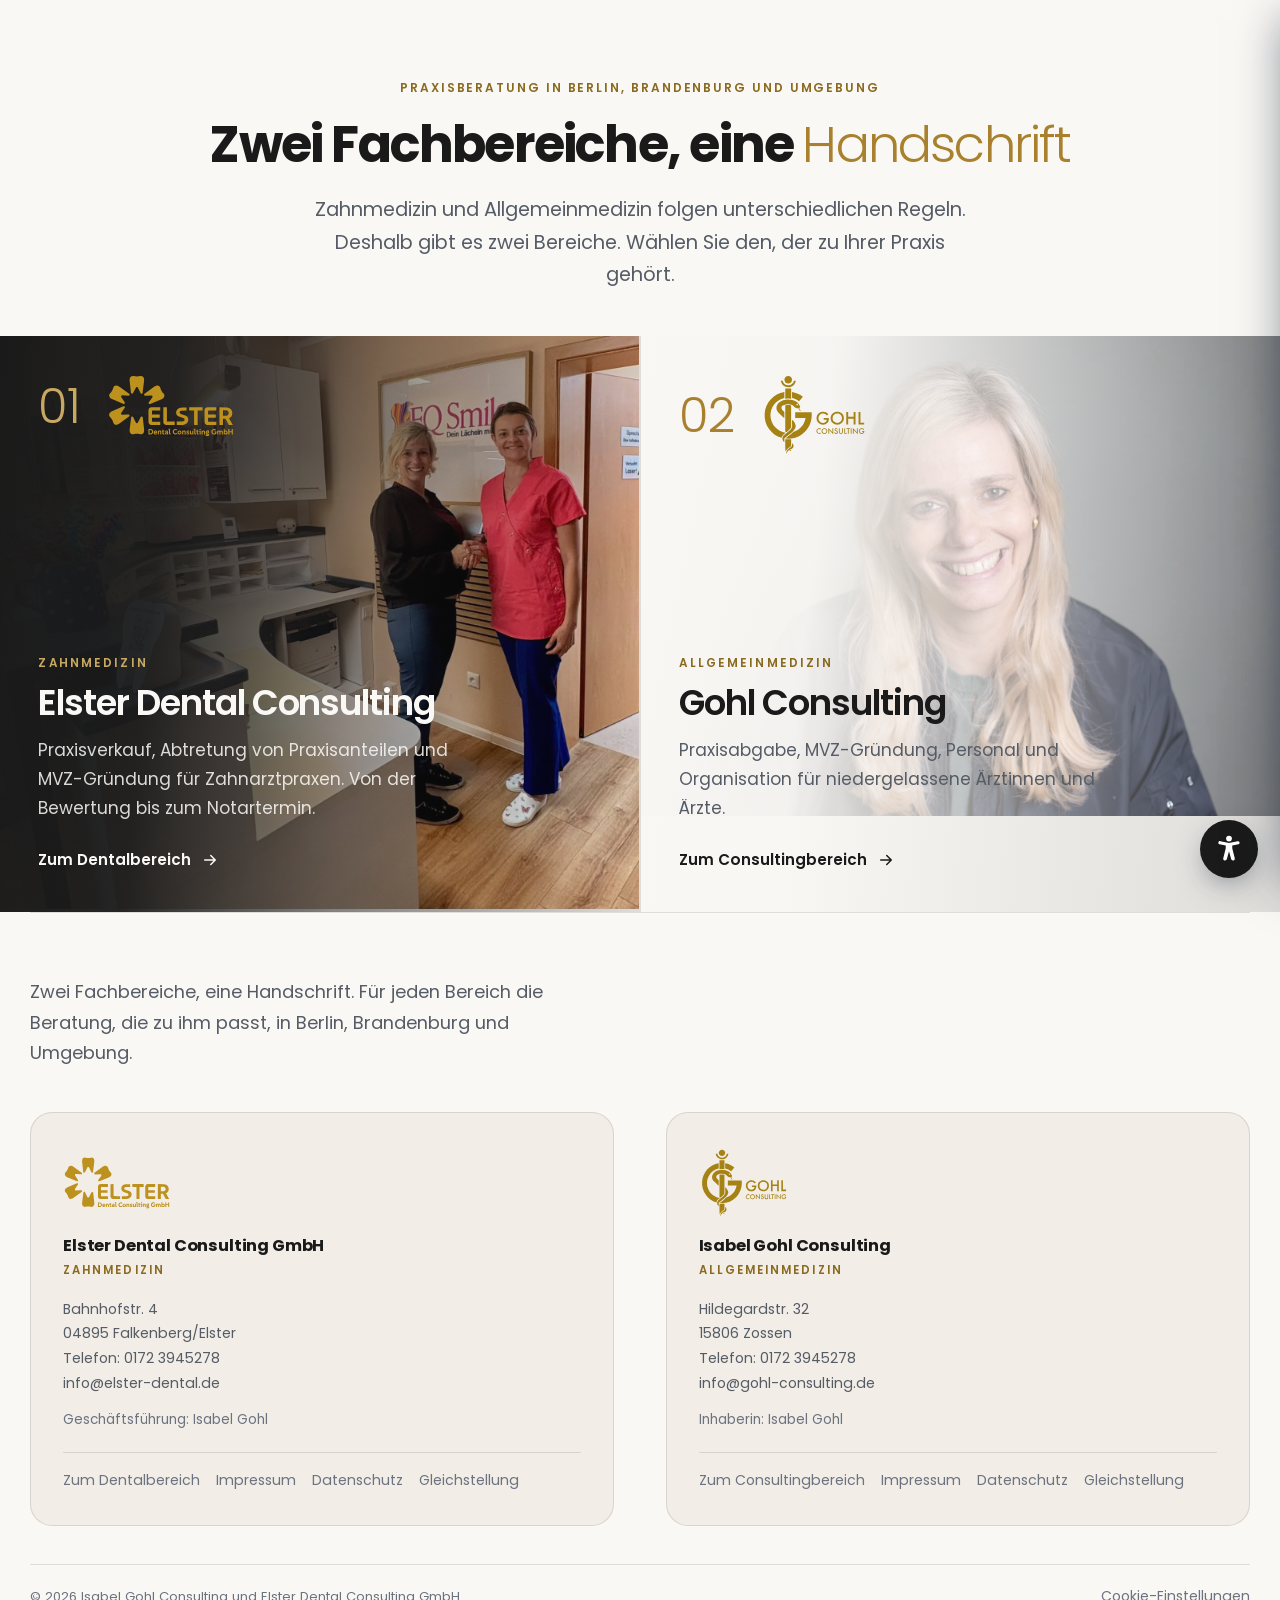
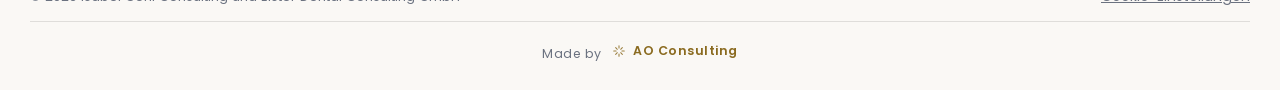
==== commit 7386e9ff: "Zwei Fotos aus einer Zahnarztpraxis von Isabel Gohl eingesetzt: Behandlungszimmer im Kopfbereich der" ====
--- a/website/index.html
+++ b/website/index.html
@@ -134,9 +134,9 @@
     <a class="wahl wahl--elster" href="elster-dental.html" aria-labelledby="wahl-elster">
       <div class="wahl__bild">
         <picture>
-          <source srcset="img/praxisberatung-zahnarztpraxis-berlin-brandenburg-isabel-gohl.webp" type="image/webp">
-          <img src="img/praxisberatung-zahnarztpraxis-berlin-brandenburg-isabel-gohl.jpg"
-               alt="" width="1202" height="1600" fetchpriority="high" decoding="async">
+          <source srcset="img/praxisberatung-zahnarztpraxis-berlin-brandenburg-empfang.webp" type="image/webp">
+          <img src="img/praxisberatung-zahnarztpraxis-berlin-brandenburg-empfang.jpg"
+               alt="" width="1600" height="1435" fetchpriority="high" decoding="async">
         </picture>
       </div>
       <div class="wahl__kopf">
--- a/website/assets/stil.css
+++ b/website/assets/stil.css
@@ -317,7 +317,7 @@
 /* Der Ausschnitt schiebt das Gesicht nach rechts, damit Logo und Text
    links freie Flaeche haben. */
 .wahl__bild img{width:100%;height:100%;object-fit:cover}
-.wahl--elster .wahl__bild img{object-position:50% 2%}
+.wahl--elster .wahl__bild img{object-position:78% 22%}
 .wahl--gohl .wahl__bild img{object-position:72% 16%}
 
 /* Der Verlauf laeuft waagerecht, nicht senkrecht. So bleibt das Foto rechts
@@ -444,6 +444,41 @@
 }
 html[data-marke="elster"] .hero__medien img{box-shadow:var(--schatten-stark);object-position:50% 18%}
 
+/* Partnernetzwerk. Die Logos liegen auf weissen Feldern, damit sie auf der
+   dunklen Elster-Seite genauso sauber stehen wie auf der hellen Gohl-Seite. */
+.partner{
+  list-style:none;margin:0;padding:0;
+  display:grid;grid-template-columns:repeat(3,1fr);gap:clamp(14px,1.8vw,22px);
+}
+.partner__feld{
+  display:grid;place-items:center;min-height:104px;
+  padding:clamp(18px,2.2vw,28px);
+  background:#fff;border:1px solid var(--linie);border-radius:var(--radius-gross);
+  transition:border-color .28s var(--takt),box-shadow .28s var(--takt);
+}
+.partner__feld:hover{border-color:var(--akzent);box-shadow:var(--schatten)}
+.partner__feld img{
+  display:block;width:auto;max-width:100%;height:auto;max-height:48px;
+  filter:grayscale(1);opacity:.8;
+  transition:filter .28s var(--takt),opacity .28s var(--takt);
+}
+.partner__feld:hover img{filter:none;opacity:1}
+/* Logos im Hochformat oder mit zwei Textzeilen brauchen mehr Hoehe,
+   sonst ist die Unterzeile nicht mehr zu lesen. */
+.partner__feld--hoch img{max-height:84px}
+
+/* Hinweiskasten, zurzeit fuer die Praxisaufloesung. */
+.hinweis{
+  max-width:68ch;margin:0 auto;padding:clamp(22px,3vw,38px);
+  background:var(--grund-2);border:1px solid var(--akzent);border-radius:var(--radius-gross);
+}
+.hinweis h3{
+  margin:0 0 12px;color:var(--auf-grund);
+  font-size:clamp(1.12rem,1rem + .5vw,1.4rem);font-weight:600;letter-spacing:-.01em;
+}
+.hinweis p{margin:0}
+.hinweis .btn-reihe{margin-top:26px}
+
 /* Vertrauensband */
 .band{border-top:1px solid var(--linie);border-bottom:1px solid var(--linie);background:var(--grund-2)}
 .band__raster{display:grid;grid-template-columns:repeat(3,1fr);gap:1px;background:var(--linie)}
@@ -488,6 +523,12 @@
 
 /* Gruenderin */
 .person{display:grid;grid-template-columns:.9fr 1.1fr;gap:clamp(32px,5vw,72px);align-items:center}
+/* Ohne Portrait steht der Text allein. Eine Spalte, begrenzte Zeilenlaenge,
+   damit die Zeilen auf breiten Bildschirmen nicht auseinanderlaufen. */
+.person--ohne-bild{grid-template-columns:1fr;max-width:74ch;margin-inline:auto;text-align:center}
+.person--ohne-bild blockquote{margin-inline:auto}
+.person--ohne-bild .person__wer{display:inline-block;padding-inline:clamp(18px,3vw,40px)}
+.person--ohne-bild .btn-reihe{justify-content:center}
 .person__bild img{
   width:100%;aspect-ratio:3/4;object-fit:cover;object-position:50% 26%;
   border-radius:var(--radius-gross);box-shadow:var(--schatten);
@@ -743,9 +784,11 @@
   .wahl{min-height:400px}
   .band__raster{grid-template-columns:1fr}
   .leistungen{grid-template-columns:1fr}
+  .partner{grid-template-columns:repeat(2,1fr)}
 }
 
 @media (max-width:600px){
+  .partner{grid-template-columns:1fr}
   .start__fuss__raster{grid-template-columns:1fr}
   .kopfkarte{grid-template-columns:1fr;text-align:left}
   .kopfkarte img{width:100%;max-width:220px;aspect-ratio:4/3}
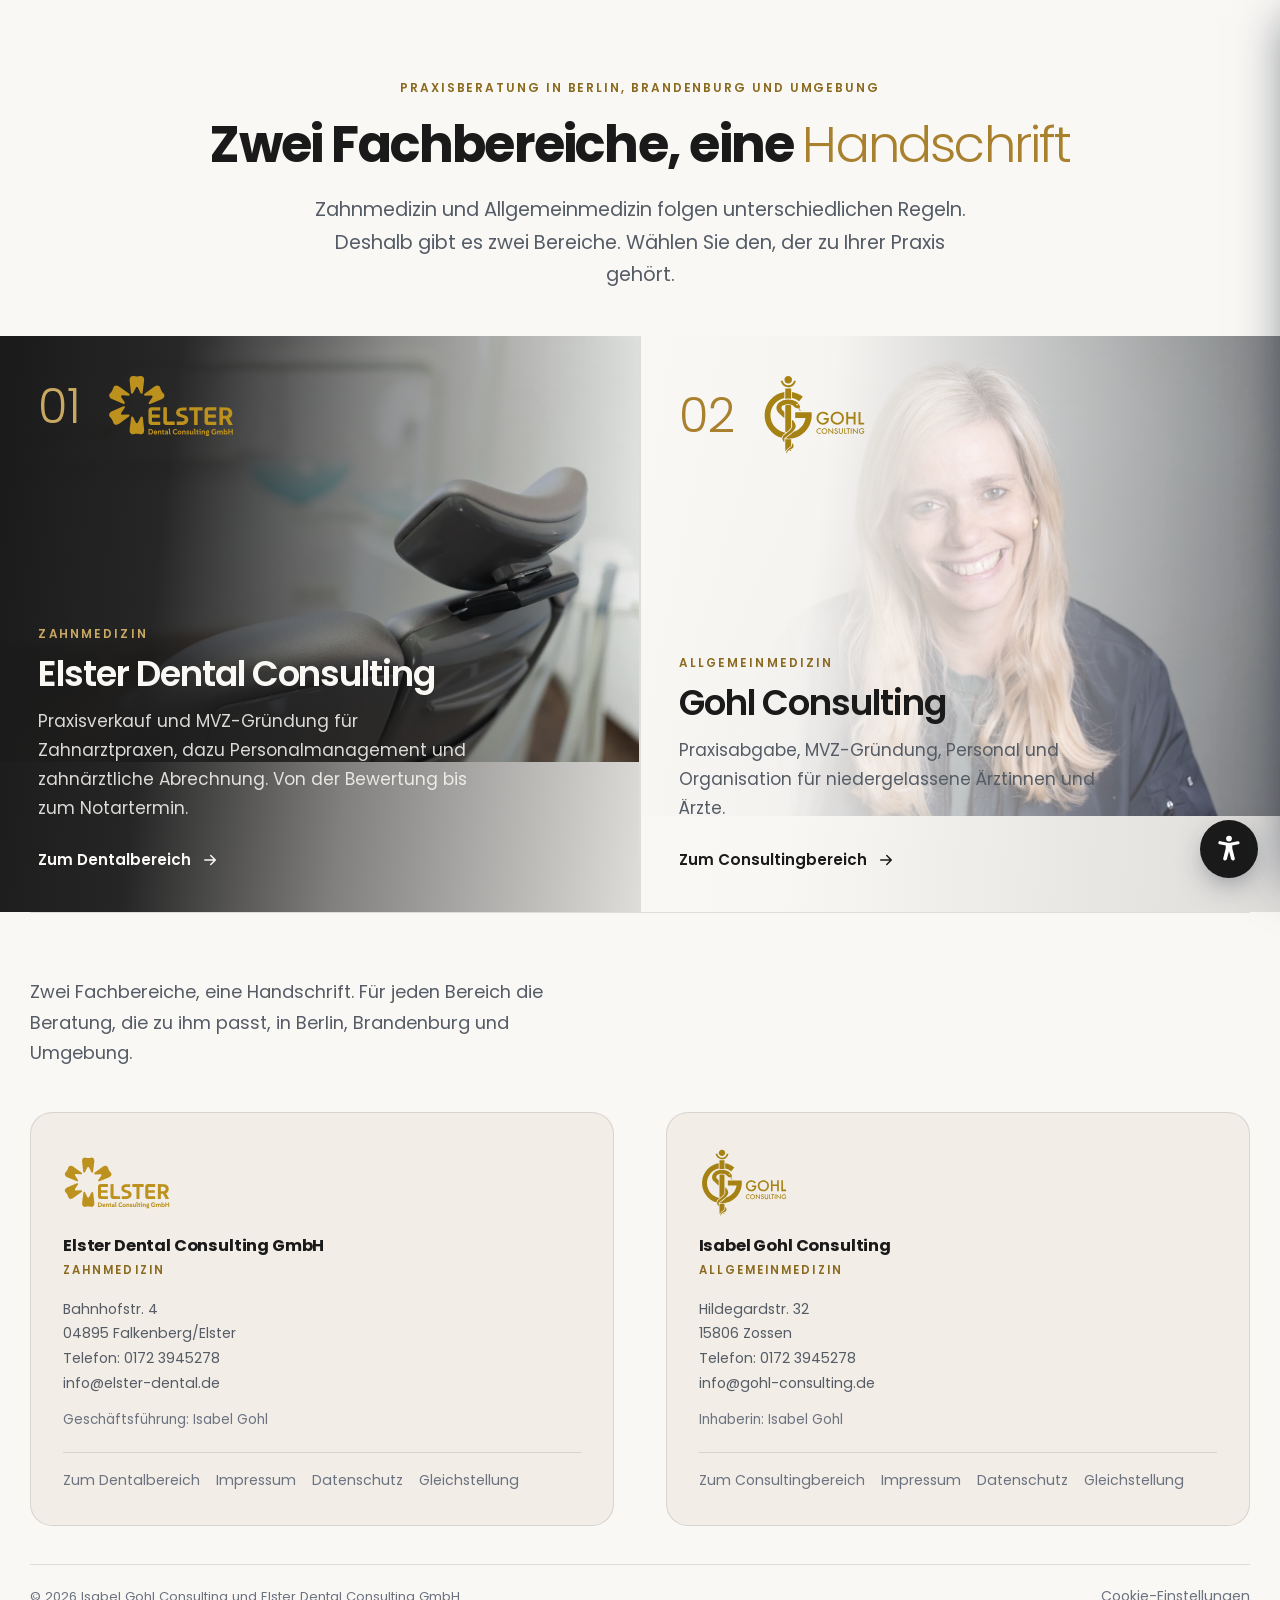
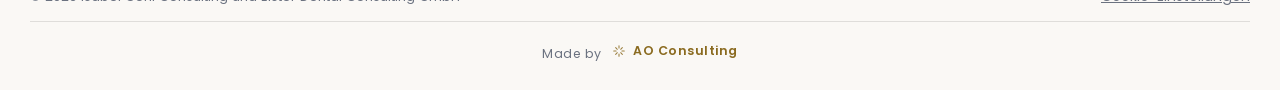
==== commit 71ee2080: "Startseite: Foto mit Zahnärztin am Empfang raus, Behandlungsstuhl rein, Kacheltext Elster angepasst " ====
--- a/website/index.html
+++ b/website/index.html
@@ -134,9 +134,9 @@
     <a class="wahl wahl--elster" href="elster-dental.html" aria-labelledby="wahl-elster">
       <div class="wahl__bild">
         <picture>
-          <source srcset="img/praxisberatung-zahnarztpraxis-berlin-brandenburg-empfang.webp" type="image/webp">
-          <img src="img/praxisberatung-zahnarztpraxis-berlin-brandenburg-empfang.jpg"
-               alt="" width="1600" height="1435" fetchpriority="high" decoding="async">
+          <source srcset="img/praxisberatung-zahnarztpraxis-berlin-brandenburg-behandlungsstuhl.webp" type="image/webp">
+          <img src="img/praxisberatung-zahnarztpraxis-berlin-brandenburg-behandlungsstuhl.jpg"
+               alt="" width="1800" height="1200" fetchpriority="high" decoding="async">
         </picture>
       </div>
       <div class="wahl__kopf">
@@ -146,8 +146,8 @@
       <div class="wahl__inhalt">
       <span class="wahl__rolle">Zahnmedizin</span>
       <h2 id="wahl-elster">Elster Dental Consulting</h2>
-      <p>Praxisverkauf, Abtretung von Praxisanteilen und MVZ-Gründung für Zahnarztpraxen.
-         Von der Bewertung bis zum Notartermin.</p>
+      <p>Praxisverkauf und MVZ-Gründung für Zahnarztpraxen, dazu Personalmanagement
+         und zahnärztliche Abrechnung. Von der Bewertung bis zum Notartermin.</p>
       <span class="wahl__mehr">Zum Dentalbereich
         <svg viewBox="0 0 24 24" fill="none" stroke="currentColor" stroke-width="2" stroke-linecap="round" stroke-linejoin="round" aria-hidden="true"><path d="M5 12h14M13 6l6 6-6 6"/></svg>
       </span>
--- a/website/assets/stil.css
+++ b/website/assets/stil.css
@@ -317,7 +317,7 @@
 /* Der Ausschnitt schiebt das Gesicht nach rechts, damit Logo und Text
    links freie Flaeche haben. */
 .wahl__bild img{width:100%;height:100%;object-fit:cover}
-.wahl--elster .wahl__bild img{object-position:78% 22%}
+.wahl--elster .wahl__bild img{object-position:62% 50%}   /* Behandlungsstuhl rechts, links ruhige Wand */
 .wahl--gohl .wahl__bild img{object-position:72% 16%}
 
 /* Der Verlauf laeuft waagerecht, nicht senkrecht. So bleibt das Foto rechts
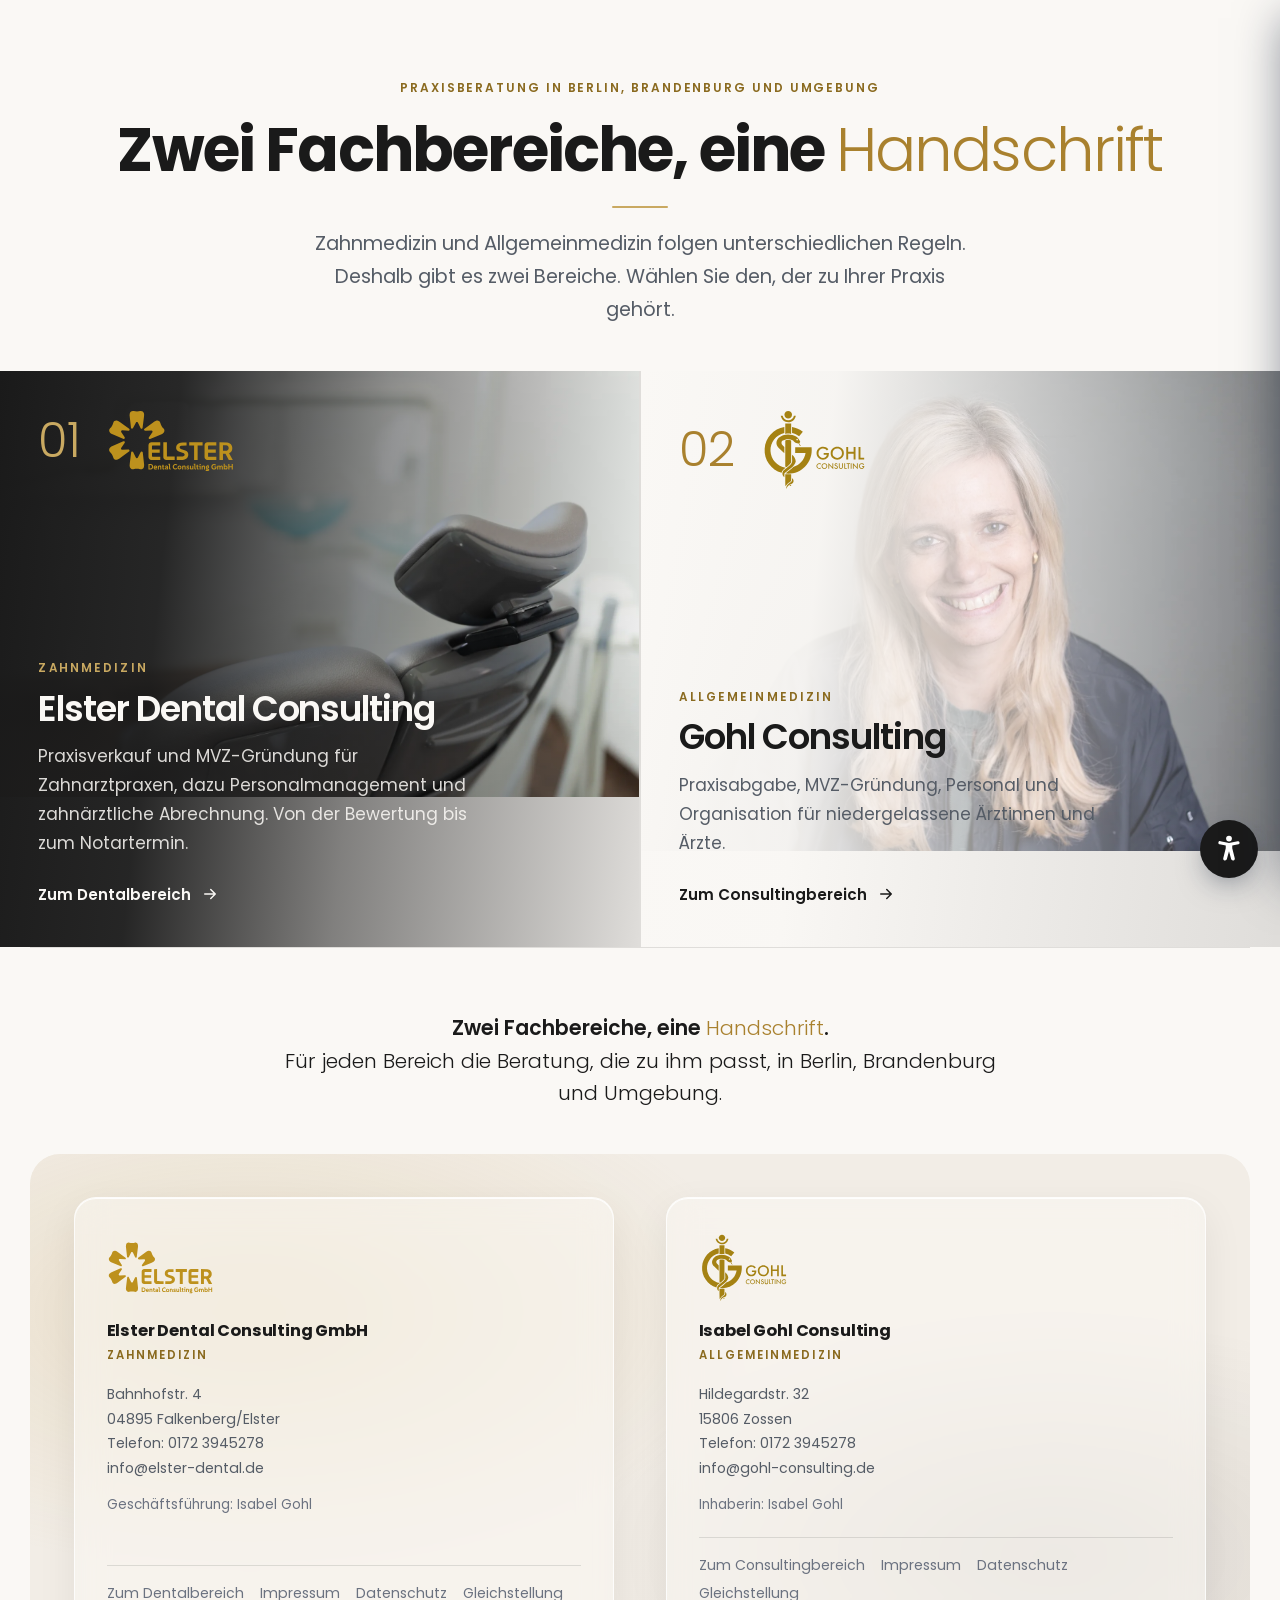
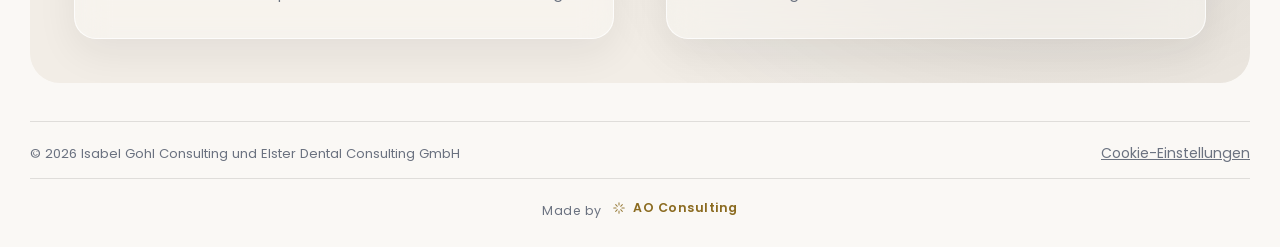
==== commit 03cb0b45: "Startseite: Titel etwas größer mit feiner Goldlinie, Leitsatz über den Kontaktkarten mittig und in C" ====
--- a/website/index.html
+++ b/website/index.html
@@ -188,7 +188,7 @@
          welcher Firma gehoert. -->
     <footer class="start__fuss" id="rechtliches">
 
-      <p class="start__fuss__satz">Zwei Fachbereiche, eine Handschrift.
+      <p class="start__fuss__satz"><strong>Zwei Fachbereiche, eine <span class="mark">Handschrift</span>.</strong><br>
          Für jeden Bereich die Beratung, die zu ihm passt, in Berlin, Brandenburg und Umgebung.</p>
 
       <div class="start__fuss__raster">
--- a/website/assets/stil.css
+++ b/website/assets/stil.css
@@ -300,7 +300,9 @@
 .start{min-height:100svh;display:flex;flex-direction:column;background:var(--creme)}
 
 .start__kopf{padding:clamp(36px,6vw,72px) 0 clamp(28px,4vw,44px);text-align:center}
-.start__kopf h1{font-size:clamp(2rem,1.3rem + 2.6vw,3.2rem)}
+.start__kopf h1{font-size:clamp(2.25rem,1.4rem + 3vw,3.8rem);letter-spacing:-.03em}
+/* Feine Goldlinie unter dem Titel, wie auf den Markenseiten: ruhig, CI-nah */
+.start__kopf h1::after{content:"";display:block;width:56px;height:2px;margin:22px auto 0;background:var(--gold);border-radius:1px}
 .start__kopf .lead{margin:20px auto 0;text-align:center}
 
 .start__wahl{
@@ -317,7 +319,7 @@
 /* Der Ausschnitt schiebt das Gesicht nach rechts, damit Logo und Text
    links freie Flaeche haben. */
 .wahl__bild img{width:100%;height:100%;object-fit:cover}
-.wahl--elster .wahl__bild img{object-position:62% 50%}   /* Behandlungsstuhl rechts, links ruhige Wand */
+.wahl--elster .wahl__bild img{object-position:40% 15%}   /* Behandlungsstuhl rechts, links ruhige Wand */
 .wahl--gohl .wahl__bild img{object-position:72% 16%}
 
 /* Der Verlauf laeuft waagerecht, nicht senkrecht. So bleibt das Foto rechts
@@ -370,22 +372,57 @@
   font-size:.88rem;color:var(--text-leise);
 }
 .start__fuss__satz{
-  margin:0 0 clamp(28px,3.4vw,44px);max-width:52ch;
-  font-size:clamp(1rem,.95rem + .25vw,1.12rem);color:var(--text);
-}
+  margin:0 auto clamp(28px,3.4vw,44px);max-width:56ch;text-align:center;
+  font-size:clamp(1.05rem,1rem + .35vw,1.3rem);line-height:1.6;color:var(--anthrazit);font-weight:300;
+}
+.start__fuss__satz strong{font-weight:600;color:var(--anthrazit)}
+.start__fuss__satz .mark{color:var(--gold-mittel)}
 .start__fuss__raster{
+  position:relative;isolation:isolate;
   display:grid;grid-template-columns:repeat(2,1fr);
   gap:clamp(28px,4vw,56px);
-}
-/* Spalte statt Block: so laesst sich die Rechtszeile per margin-top:auto an
-   den unteren Rand schieben. Nur dann sitzt der Trennstrich in beiden Karten
-   auf derselben Hoehe, auch wenn oben unterschiedlich viel Text steht. */
+  padding:clamp(28px,3.4vw,44px);
+  border-radius:calc(var(--radius-gross) + 8px);
+  overflow:hidden;
+}
+/* Dezenter Glas-Effekt: hinter den Karten liegen zwei sehr weiche Farbflecken
+   (Gold, Anthrazit), die Karten sind halbtransparent und verwischen sie.
+   Browser ohne backdrop-filter zeigen eine fast deckende Karte. */
+.start__fuss__raster::before{
+  content:"";position:absolute;inset:0;z-index:-1;
+  background:
+    radial-gradient(60% 70% at 18% 30%, rgba(201,169,97,.22), transparent 70%),
+    radial-gradient(55% 65% at 84% 76%, rgba(26,26,26,.10), transparent 70%),
+    var(--creme-2);
+}
 .fussmarke{
-  display:flex;flex-direction:column;
+  position:relative;display:flex;flex-direction:column;
   padding:clamp(24px,2.6vw,32px);
-  background:var(--grund-2);border:1px solid var(--linie);
+  background:rgba(250,248,245,.72);
+  border:1px solid rgba(255,255,255,.75);
+  box-shadow:0 1px 0 rgba(255,255,255,.9) inset, 0 14px 40px rgba(26,26,26,.07);
   border-radius:var(--radius-gross);
-}
+  transition:transform .35s var(--takt),box-shadow .35s var(--takt);
+}
+@supports (backdrop-filter:blur(1px)) or (-webkit-backdrop-filter:blur(1px)){
+  .fussmarke{background:rgba(250,248,245,.55);-webkit-backdrop-filter:blur(16px) saturate(1.15);backdrop-filter:blur(16px) saturate(1.15)}
+}
+.fussmarke:hover{transform:translateY(-3px);box-shadow:0 1px 0 rgba(255,255,255,.9) inset, 0 20px 50px rgba(26,26,26,.10)}
+/* Lichtstreif: beim Darueberfahren wandert ein schmaler, schraeger Glanz
+   einmal von links nach rechts ueber die Karte. Dezent, 0,9 Sekunden. */
+.fussmarke{overflow:hidden}
+.fussmarke::after{
+  content:"";position:absolute;top:-20%;bottom:-20%;left:-40%;width:35%;
+  background:linear-gradient(105deg, rgba(255,255,255,0) 0%, rgba(255,255,255,.38) 45%, rgba(201,169,97,.18) 55%, rgba(255,255,255,0) 100%);
+  transform:translateX(-120%) skewX(-14deg);pointer-events:none;opacity:0;
+}
+.fussmarke:hover::after{animation:glanz .9s var(--takt) forwards}
+@keyframes glanz{
+  0%{transform:translateX(-120%) skewX(-14deg);opacity:0}
+  15%{opacity:1}
+  100%{transform:translateX(480%) skewX(-14deg);opacity:0}
+}
+@media (prefers-reduced-motion:reduce){.fussmarke:hover{transform:none}.fussmarke:hover::after{animation:none}}
 /* Feste Feldhoehe fuer das Logo. Die beiden Logos haben sehr unterschiedliche
    Seitenverhaeltnisse, ohne festes Feld beginnt der Text darunter versetzt. */
 .fussmarke__logofeld{
@@ -789,7 +826,7 @@
 
 @media (max-width:600px){
   .partner{grid-template-columns:1fr}
-  .start__fuss__raster{grid-template-columns:1fr}
+  .start__fuss__raster{grid-template-columns:1fr;padding:18px}
   .kopfkarte{grid-template-columns:1fr;text-align:left}
   .kopfkarte img{width:100%;max-width:220px;aspect-ratio:4/3}
   .wrap{width:min(100% - 32px,var(--breite))}
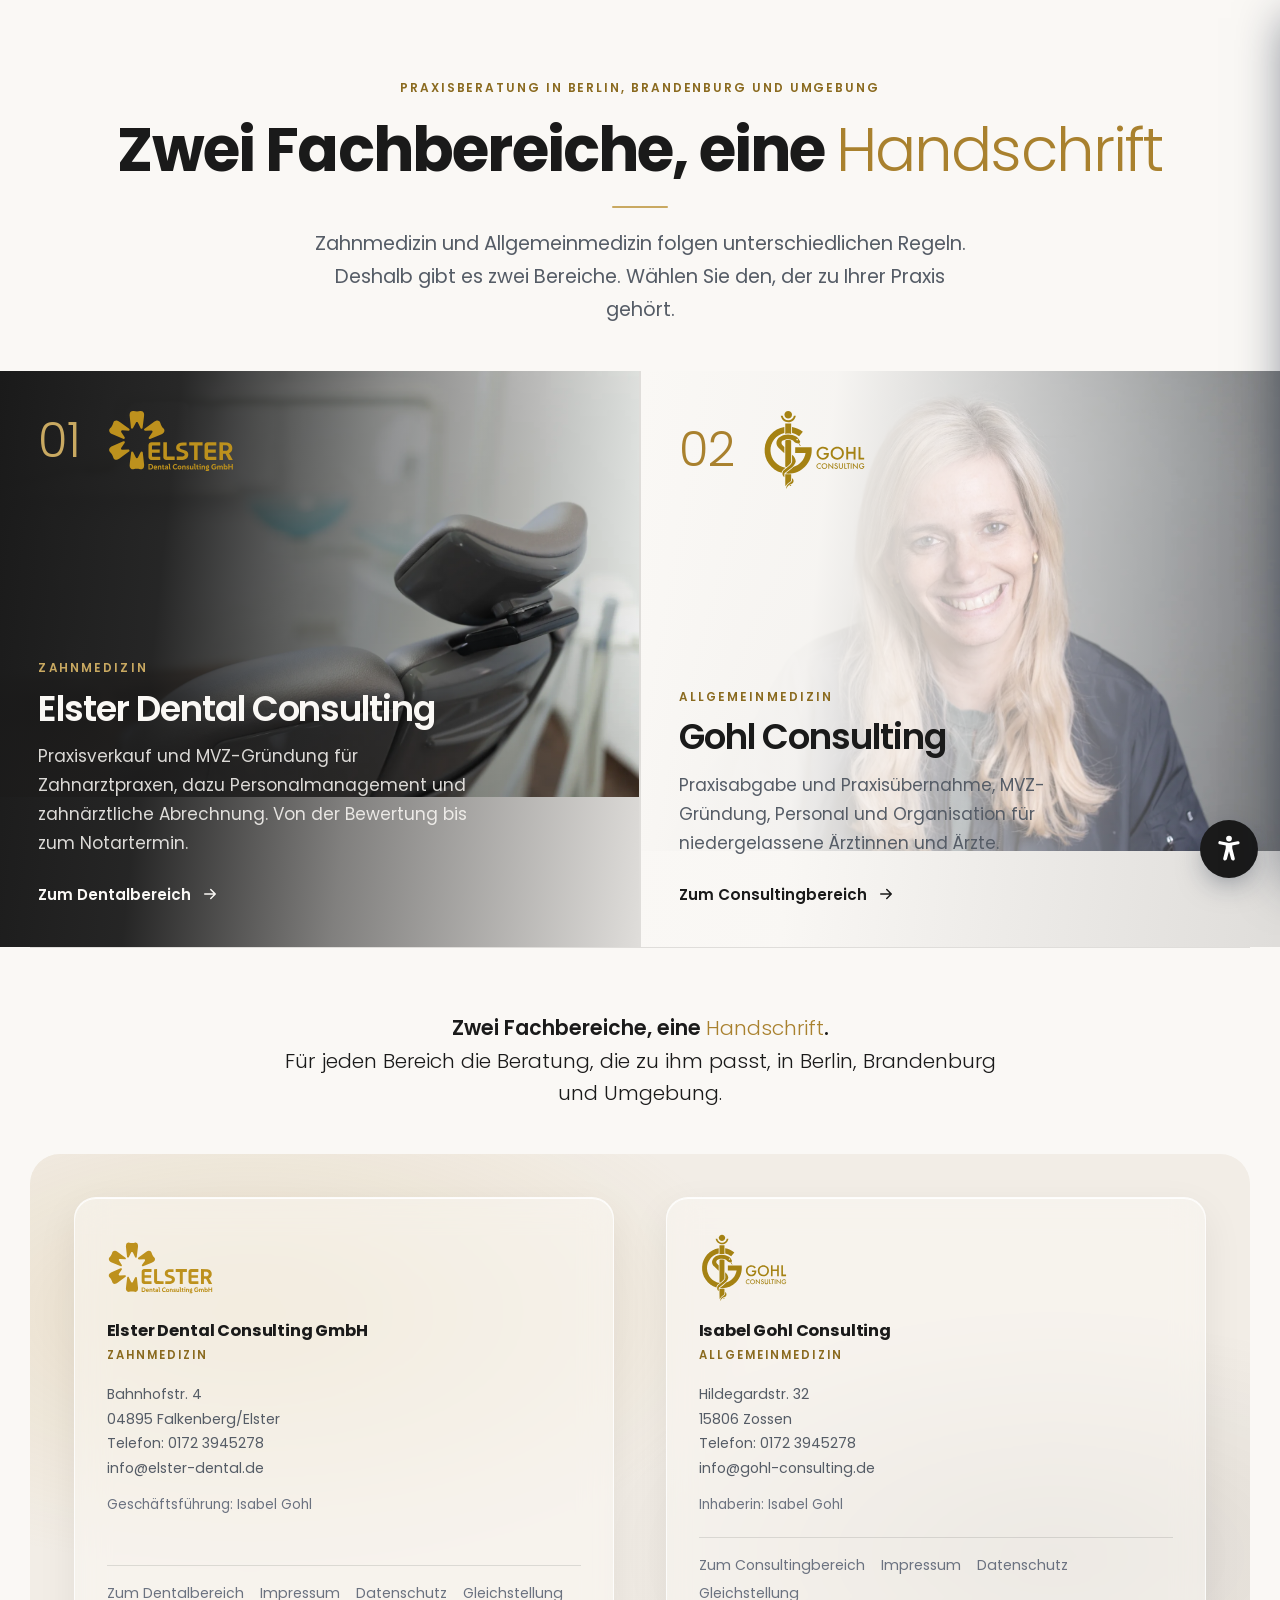
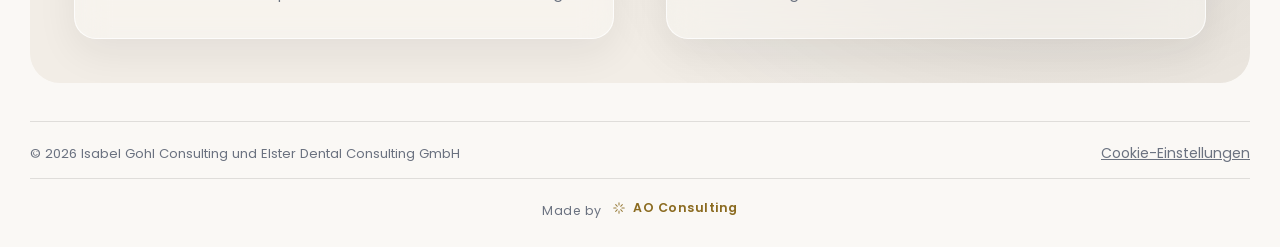
==== commit 81842179: "Gohl und Elster: Praxisübernahme, Partner Kröger und AO, Referenz, Impressum Auf Wunsch von Isabel G" ====
--- a/website/index.html
+++ b/website/index.html
@@ -17,7 +17,7 @@
      Description: 159 Zeichen. Google zeigt rund 60 bzw. 155 Zeichen an, der Rest wird
      abgeschnitten. Lange Regionsfassung auf Kundenwunsch vom 21.09.2026. ========================================== -->
 <title>Praxisberatung Berlin, Brandenburg und Umgebung | Gohl &amp; Elster Dental</title>
-<meta name="description" content="Praxisabgabe, MVZ-Gründung und Personalthemen in Berlin, Brandenburg und Umgebung. Elster Dental Consulting für Zahnarztpraxen, Gohl Consulting für Arztpraxen.">
+<meta name="description" content="Praxisabgabe und Praxisübernahme, MVZ-Gründung und Personalthemen in Berlin, Brandenburg und Umgebung. Elster Dental Consulting für Zahnarztpraxen, Gohl Consulting für Arztpraxen.">
 <meta name="robots" content="index, follow, max-image-preview:large, max-snippet:-1">
 <meta name="author" content="Isabel Gohl Consulting">
 <link rel="canonical" href="https://www.gohl-consulting.de/">
@@ -106,7 +106,7 @@
         "addressRegion": "Brandenburg",
         "addressCountry": "DE"
       },
-      "description": "Unternehmensberatung für Ärztinnen und Ärzte in Berlin, Brandenburg und Umgebung zu Praxisabgabe, MVZ-Gründung, Personalmanagement und Praxisorganisation."
+      "description": "Unternehmensberatung für Ärztinnen und Ärzte in Berlin, Brandenburg und Umgebung zu Praxisabgabe und Praxisübernahme, MVZ-Gründung, Personalmanagement und Praxisorganisation."
     }
   ]
 }
@@ -170,7 +170,7 @@
       <div class="wahl__inhalt">
       <span class="wahl__rolle">Allgemeinmedizin</span>
       <h2 id="wahl-gohl">Gohl Consulting</h2>
-      <p>Praxisabgabe, MVZ-Gründung, Personal und Organisation für niedergelassene
+      <p>Praxisabgabe und Praxisübernahme, MVZ-Gründung, Personal und Organisation für niedergelassene
          Ärztinnen und Ärzte.</p>
       <span class="wahl__mehr">Zum Consultingbereich
         <svg viewBox="0 0 24 24" fill="none" stroke="currentColor" stroke-width="2" stroke-linecap="round" stroke-linejoin="round" aria-hidden="true"><path d="M5 12h14M13 6l6 6-6 6"/></svg>
@@ -285,5 +285,6 @@
 <script src="assets/einwilligung.js" defer></script>
 <script src="assets/skript.js" defer></script>
 <script src="assets/barrierefreiheit.js" defer></script>
+<script src="assets/statistik.js" defer></script>
 </body>
 </html>
--- a/website/assets/stil.css
+++ b/website/assets/stil.css
@@ -264,6 +264,8 @@
 .nav__liste a[aria-current="page"]::after{right:0}
 
 .nav__cta{flex:none}
+.nav__liste-cta{display:none}
+@media (max-width:1240px){.kopf[data-menue="offen"] .nav__liste-cta{display:block}}
 
 /* Umschalter zur Schwestermarke */
 .nav__wechsel{
@@ -456,6 +458,38 @@
 }
 .start__copyright{font-size:.82rem;color:var(--text-leise)}
 .start__schluss .fuss__widerruf{color:var(--text-leise)}
+
+/* ===========================================================================
+   6b REFERENZEN: drei Stimmen, gleiche Glaskarten wie die Leistungen
+   =========================================================================== */
+.stimmen{display:grid;grid-template-columns:repeat(3,1fr);gap:clamp(16px,2vw,24px)}
+/* Nur zwei Stimmen: zwei gleich breite Karten, damit rechts keine Luecke bleibt. */
+.stimmen--zwei{grid-template-columns:repeat(2,1fr)}
+.stimme{
+  position:relative;margin:0;padding:clamp(24px,2.6vw,34px);display:flex;flex-direction:column;
+  border:1px solid var(--linie);border-radius:var(--radius-gross);background:var(--grund);
+  box-shadow:0 1px 0 rgba(255,255,255,.06) inset;overflow:hidden;
+  transition:transform .28s var(--takt),border-color .28s var(--takt),box-shadow .28s var(--takt);
+}
+.stimme:hover{transform:translateY(-4px);border-color:var(--akzent);box-shadow:var(--schatten)}
+html[data-marke="elster"] .stimme:hover{box-shadow:var(--schatten-stark)}
+@supports (backdrop-filter:blur(1px)) or (-webkit-backdrop-filter:blur(1px)){
+  .stimme{background:rgba(250,248,245,.55);-webkit-backdrop-filter:blur(14px);backdrop-filter:blur(14px);border-color:rgba(255,255,255,.7)}
+  html[data-marke="elster"] .stimme{background:rgba(255,255,255,.045);border-color:rgba(255,255,255,.10);box-shadow:0 1px 0 rgba(255,255,255,.08) inset}
+}
+.stimme::before{content:"\201E";position:absolute;top:10px;left:22px;font-size:4.5rem;line-height:1;color:var(--akzent);opacity:.28;font-weight:700}
+.stimme__text{margin:0;padding-top:44px;flex:1}
+.stimme__text p{margin:0;font-size:.98rem;line-height:1.7;color:var(--auf-grund)}
+.stimme__wer{margin-top:22px;padding-top:16px;border-top:1px solid var(--linie);display:flex;flex-direction:column;gap:2px}
+.stimme__wer b{color:var(--auf-grund);font-weight:600}
+.stimme__wer span{font-size:.86rem;color:var(--auf-grund-leise)}
+.stimme__quelle{font-size:.76rem !important;letter-spacing:.04em;opacity:.8}
+#referenzen{position:relative;isolation:isolate}
+#referenzen::before{content:"";position:absolute;inset:0;z-index:-1;pointer-events:none;
+  background:radial-gradient(40% 55% at 80% 30%, rgba(201,169,97,.14), transparent 70%),
+             radial-gradient(38% 50% at 18% 75%, rgba(201,169,97,.09), transparent 70%)}
+@media (max-width:1024px){.stimmen{grid-template-columns:1fr 1fr}}
+@media (max-width:700px){.stimmen{grid-template-columns:1fr}}
 
 /* ===========================================================================
    6  SEKTIONEN DER MARKENBEREICHE
@@ -479,15 +513,34 @@
   object-position:50% 28%;
   border-radius:var(--radius-gross);box-shadow:var(--schatten);
 }
-html[data-marke="elster"] .hero__medien img{box-shadow:var(--schatten-stark);object-position:50% 18%}
+html[data-marke="elster"] .hero__medien img{box-shadow:var(--schatten-stark);object-position:50% 6%;aspect-ratio:4/3}
+/* Elster-Kopfzeile: kuerzer und breiter, damit der Titel in zwei Zeilen steht */
+.hero__text{max-width:46ch}
+html[data-marke="elster"] .hero h1{font-size:clamp(2.2rem,1.4rem + 3.2vw,3.6rem)}
+html[data-marke="elster"] .hero__raster{align-items:center}
+/* Schleier ueber dem Kopfbild (Elster): unten dunkler Anthrazit-Verlauf,
+   oben klar. Bindet das Foto an den dunklen Grund, Gesichter bleiben frei. */
+/* Gohl: leichter cremefarbener Schleier von unten, bindet das Foto an den hellen Grund */
+html[data-marke="gohl"] .hero__medien::after{
+  content:"";position:absolute;inset:0;border-radius:var(--radius-gross);pointer-events:none;
+  background:linear-gradient(180deg,rgba(250,248,245,.10) 0%,rgba(250,248,245,.06) 50%,rgba(250,248,245,.45) 100%);
+}
+html[data-marke="elster"] .hero__medien::after{
+  content:"";position:absolute;inset:0;border-radius:var(--radius-gross);pointer-events:none;
+  background:linear-gradient(180deg,rgba(26,26,26,.30) 0%,rgba(26,26,26,.22) 45%,rgba(26,26,26,.72) 100%);
+}
 
 /* Partnernetzwerk. Die Logos liegen auf weissen Feldern, damit sie auf der
    dunklen Elster-Seite genauso sauber stehen wie auf der hellen Gohl-Seite. */
+/* Flex statt Grid: eine unvollstaendige letzte Reihe steht mittig. --spalten je Breite. */
 .partner{
+  --spalten:4;--abstand:clamp(14px,1.8vw,22px);
   list-style:none;margin:0;padding:0;
-  display:grid;grid-template-columns:repeat(3,1fr);gap:clamp(14px,1.8vw,22px);
+  display:flex;flex-wrap:wrap;justify-content:center;gap:var(--abstand);
 }
 .partner__feld{
+  flex:0 0 calc((100% - (var(--spalten) - 1) * var(--abstand)) / var(--spalten));
+  box-sizing:border-box;
   display:grid;place-items:center;min-height:104px;
   padding:clamp(18px,2.2vw,28px);
   background:#fff;border:1px solid var(--linie);border-radius:var(--radius-gross);
@@ -537,14 +590,47 @@
 
 /* Leistungen */
 .leistungen{display:grid;grid-template-columns:repeat(2,1fr);gap:clamp(16px,2vw,24px)}
+/* Unterstuetzende Leistung: eine Karte ueber die ganze Breite, Text neben dem Symbol */
+.karte--breit{grid-column:1 / -1;display:grid;grid-template-columns:auto 1fr;column-gap:22px;align-items:start}
+.karte--breit .karte__ico{grid-row:1 / span 2}
+.karte--breit h3{grid-column:2}
+.karte--breit p{grid-column:2;max-width:none}
+@media (max-width:860px){.karte--breit{display:block}}
 .karte{
   position:relative;padding:clamp(26px,3vw,40px);
   border:1px solid var(--linie);border-radius:var(--radius-gross);
   background:var(--grund);
+  /* dezente Glasoptik: leicht durchscheinend, feiner Lichtrand oben */
+  box-shadow:0 1px 0 rgba(255,255,255,.06) inset;
   transition:transform .28s var(--takt),border-color .28s var(--takt),box-shadow .28s var(--takt);
 }
 .karte:hover{transform:translateY(-4px);border-color:var(--akzent);box-shadow:var(--schatten)}
 html[data-marke="elster"] .karte:hover{box-shadow:var(--schatten-stark)}
+@supports (backdrop-filter:blur(1px)) or (-webkit-backdrop-filter:blur(1px)){
+  .karte{background:rgba(250,248,245,.55);-webkit-backdrop-filter:blur(14px);backdrop-filter:blur(14px);border-color:rgba(255,255,255,.7)}
+  html[data-marke="elster"] .karte{background:rgba(255,255,255,.045);border-color:rgba(255,255,255,.10);box-shadow:0 1px 0 rgba(255,255,255,.08) inset}
+  .kopfkarte{background:rgba(250,248,245,.55);-webkit-backdrop-filter:blur(14px);backdrop-filter:blur(14px)}
+  html[data-marke="elster"] .kopfkarte{background:rgba(255,255,255,.045);border-color:rgba(255,255,255,.10)}
+}
+/* Lichtstreif beim Darueberfahren, wie bei den Kontaktkarten der Startseite */
+.karte{overflow:hidden}
+.karte::after{
+  content:"";position:absolute;top:-20%;bottom:-20%;left:-40%;width:35%;
+  background:linear-gradient(105deg, rgba(255,255,255,0) 0%, rgba(255,255,255,.30) 45%, rgba(201,169,97,.16) 55%, rgba(255,255,255,0) 100%);
+  transform:translateX(-120%) skewX(-14deg);pointer-events:none;opacity:0;
+}
+html[data-marke="elster"] .karte::after{background:linear-gradient(105deg, rgba(255,255,255,0) 0%, rgba(255,255,255,.12) 45%, rgba(201,169,97,.14) 55%, rgba(255,255,255,0) 100%)}
+.karte:hover::after{animation:glanz .9s var(--takt) forwards}
+@media (prefers-reduced-motion:reduce){.karte:hover::after{animation:none}}
+
+/* Weiche Farbflecken hinter den Leistungen, damit das Glas etwas zu verwischen hat */
+#leistungen{position:relative;isolation:isolate}
+#leistungen::before{content:"";position:absolute;inset:0;z-index:-1;pointer-events:none;
+  background:radial-gradient(45% 55% at 20% 35%, rgba(201,169,97,.16), transparent 70%),
+             radial-gradient(40% 50% at 82% 70%, rgba(201,169,97,.10), transparent 70%)}
+html[data-marke="gohl"] #leistungen::before{
+  background:radial-gradient(45% 55% at 20% 35%, rgba(201,169,97,.18), transparent 70%),
+             radial-gradient(40% 50% at 82% 70%, rgba(26,26,26,.07), transparent 70%)}
 .karte__ico{
   width:56px;height:56px;display:grid;place-items:center;margin-bottom:22px;
   border-radius:15px;background:color-mix(in srgb,var(--akzent) 15%,transparent);
@@ -799,7 +885,12 @@
   }
   .kopf[data-menue="offen"] .nav__liste a{display:block;padding:13px 4px;font-size:1.02rem}
   .kopf[data-menue="offen"] .nav__liste a::after{display:none}
-  .kopf[data-menue="offen"] .nav__cta{display:inline-flex;width:100%;margin-top:10px}
+  /* Der Knopf in der Kopfzeile bleibt am Handy versteckt (er wuerde rechts aus
+     dem Bild laufen); stattdessen steht er als letzter Punkt im Klappmenue. */
+  .kopf[data-menue="offen"] .nav__cta{display:none}
+  .kopf[data-menue="offen"] .nav__liste-cta{margin-top:10px}
+  .kopf[data-menue="offen"] .nav__liste-cta a{display:inline-flex;width:100%;justify-content:center;padding:14px 20px}
+  .kopf[data-menue="offen"] .nav__liste-cta a::after{display:none}
 }
 
 @media (max-width:1024px){
@@ -810,7 +901,7 @@
   .hero__medien img{aspect-ratio:16/11}
   /* Elster: die Vorlage ist Hochformat, deshalb bleibt der Kasten Hochformat.
      Ein 16:11-Kasten wuerde hier den Kopf abschneiden. */
-  html[data-marke="elster"] .hero__medien img{aspect-ratio:4/5}
+  html[data-marke="elster"] .hero__medien img{aspect-ratio:4/3;object-position:50% 6%}   /* auch am Handy ohne Beine */
   .fuss__raster{grid-template-columns:1fr 1fr}
   .fuss__raster > :first-child{grid-column:1 / -1}
 }
@@ -818,14 +909,41 @@
 @media (max-width:860px){
   .koepfe{grid-template-columns:1fr}
   .start__wahl{grid-template-columns:1fr}
-  .wahl{min-height:400px}
+  /* Handy: Foto oben, Text darunter auf eigener Flaeche. Ueberlagerung von
+     Schrift und Gesicht faellt damit weg (Rueckmeldung Frau Gohl). */
+  .wahl{min-height:0;padding:0;display:block}
+  .wahl::before{display:none}
+  .wahl__bild{position:relative;inset:auto;z-index:0;aspect-ratio:4/3;overflow:hidden}
+  .wahl__bild picture,.wahl__bild img{display:block;height:100%;width:100%}
+  .wahl__bild img{object-position:50% 20%}
+  .wahl--gohl .wahl__bild img{object-position:50% 12% !important}
+  .wahl--elster .wahl__bild img{object-position:60% 50% !important}
+  .wahl__kopf{position:absolute;top:14px;left:14px;gap:10px}
+  .wahl__kopf .wahl__nr{display:none}
+  .wahl__kopf .wahl__logo{height:34px}
+  .wahl--gohl .wahl__kopf .wahl__logo{height:42px}
+  /* leichter Schleier oben auf dem Foto, damit Logo und Nummer ruhig sitzen */
+  /* Schleier wie am Desktop: Elster dunkel, Gohl creme, ueber dem ganzen Foto,
+     oben etwas dichter fuer das Logo */
+  .wahl__bild::after{content:"";position:absolute;inset:0;pointer-events:none;
+    background:linear-gradient(180deg,rgba(26,26,26,.45) 0%,rgba(26,26,26,.22) 100%)}
+  .wahl--gohl .wahl__bild::after{background:linear-gradient(180deg,rgba(250,248,245,.72) 0%,rgba(250,248,245,.45) 100%)}
+  .wahl{position:relative}
+  .wahl__inhalt{padding:22px 22px 28px;max-width:none}
+  .wahl--elster .wahl__inhalt{background:#1A1A1A}
+  .wahl--gohl .wahl__inhalt{background:var(--creme)}
+  .wahl--gohl .wahl__kopf .wahl__nr{color:var(--gold)}
+  /* Logo oben links auf dem Foto: leichte dunkle Kante fuer Lesbarkeit */
+  .wahl__kopf{padding:6px 10px;border-radius:10px;background:rgba(26,26,26,.22);-webkit-backdrop-filter:blur(6px);backdrop-filter:blur(6px)}
+  .wahl--gohl .wahl__kopf{background:rgba(250,248,245,.6)}
+  .wahl--gohl .wahl__kopf .wahl__nr{color:var(--gold-mittel)}
   .band__raster{grid-template-columns:1fr}
   .leistungen{grid-template-columns:1fr}
-  .partner{grid-template-columns:repeat(2,1fr)}
+  .partner{--spalten:2}
 }
 
 @media (max-width:600px){
-  .partner{grid-template-columns:1fr}
+  .partner{--spalten:1}
   .start__fuss__raster{grid-template-columns:1fr;padding:18px}
   .kopfkarte{grid-template-columns:1fr;text-align:left}
   .kopfkarte img{width:100%;max-width:220px;aspect-ratio:4/3}
--- a/website/assets/barrierefreiheit.css
+++ b/website/assets/barrierefreiheit.css
@@ -51,7 +51,8 @@
 }
 html.bf-links .bf-panel{right:auto;left:0;transform:translateX(-100%);
   box-shadow:14px 0 44px -18px rgba(19,32,56,.5)}
-.bf-panel[data-offen="true"]{transform:translateX(0)}
+.bf-panel[data-offen="true"],
+html.bf-links .bf-panel[data-offen="true"]{transform:translateX(0)}
 
 .bf-kopf{
   display:flex;align-items:center;justify-content:space-between;gap:12px;
@@ -65,7 +66,7 @@
 .bf-zu:hover{background:rgba(255,255,255,.26)}
 .bf-zu svg{width:17px;height:17px}
 
-.bf-koerper{padding:20px;overflow-y:auto;flex:1 1 auto;-webkit-overflow-scrolling:touch}
+.bf-koerper{padding:20px;overflow-y:auto;flex:1 1 auto;-webkit-overflow-scrolling:touch;overscroll-behavior:contain}
 
 .bf-gruppe{margin-bottom:26px}
 .bf-gruppe > h3{
@@ -137,14 +138,15 @@
 html.bf-kontrast .btn:not(.bf-panel *){outline:2px solid #fff}
 
 /* Invertiert */
-html.bf-invertiert body{filter:invert(1) hue-rotate(180deg)}
+/* Filter auf <html> statt <body>: auf body würden Kopf, Panel und Knopf mitscrollen (leere Seite). */
+html.bf-invertiert{filter:invert(1) hue-rotate(180deg)}
 html.bf-invertiert body img,
 html.bf-invertiert body video,
 html.bf-invertiert body iframe{filter:invert(1) hue-rotate(180deg)}
+html.bf-invertiert .bf-panel,html.bf-invertiert .bf-knopf{filter:invert(1) hue-rotate(180deg)}
 
 /* Graustufen */
-html.bf-graustufen body{filter:grayscale(1)}
-html.bf-graustufen .bf-panel,html.bf-graustufen .bf-knopf{filter:grayscale(0)}
+html.bf-graustufen{filter:grayscale(1)}
 
 /* Links hervorheben */
 html.bf-links-hervor body a:not(.bf-panel *):not(.bf-knopf){
